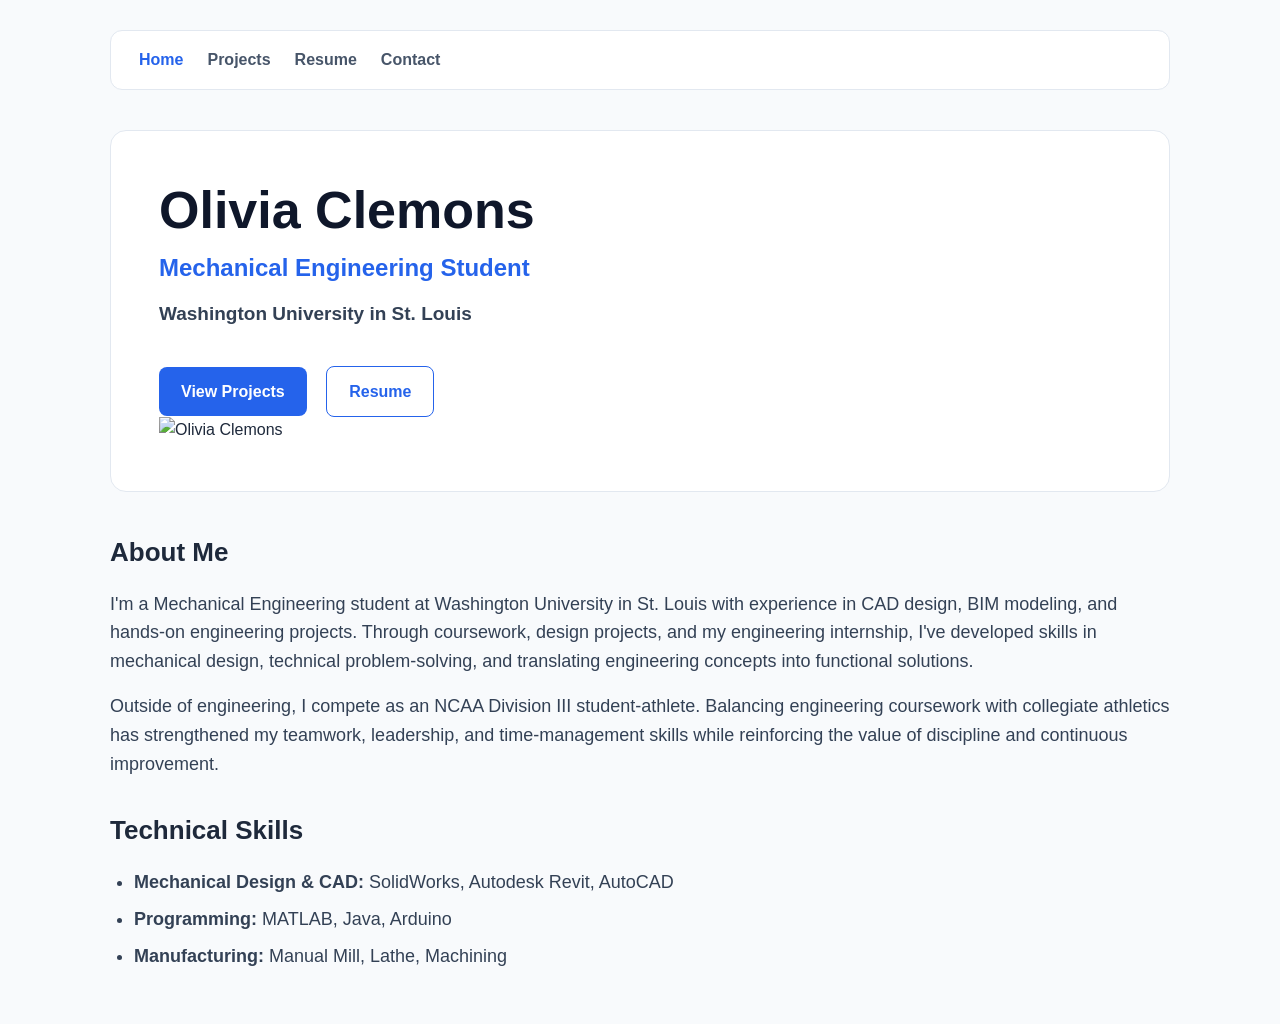
==== index.html @ 0ebb0c57 "Refactor index.html for improved structure and content Refactored HTML structure for better organiza" ====
<!DOCTYPE html>
<html lang="en">

<head>
    <meta charset="UTF-8">
    <meta name="viewport" content="width=device-width, initial-scale=1.0">
    <title>Olivia Clemons | Mechanical Engineering</title>
    <link rel="stylesheet" href="style.css">
</head>

<body>

<nav>
    <a href="index.html" class="active">Home</a>
    <a href="projects.html">Projects</a>
    <a href="resume.html">Resume</a>
    <a href="contact.html">Contact</a>
</nav>

<!-- Hero -->
<section class="hero">

    <div class="hero-content">

        <div class="hero-text">
            <h1>Olivia Clemons</h1>
            <h2>Mechanical Engineering Student</h2>

            <p><strong>Washington University in St. Louis</strong></p>

            <div class="hero-buttons">
                <a class="button" href="projects.html">View Projects</a>
                <a class="button outline" href="resume.html">Resume</a>
            </div>
        </div>

        <div class="hero-image">
            <img src="images/headshot.jpg" alt="Olivia Clemons">
        </div>

    </div>

</section>

<!-- About Me -->
<section class="about">

    <h2>About Me</h2>

    <p>
        I'm a Mechanical Engineering student at Washington University in St. Louis with
        experience in CAD design, BIM modeling, and hands-on engineering projects.
        Through coursework, design projects, and my engineering internship, I've
        developed skills in mechanical design, technical problem-solving, and translating
        engineering concepts into functional solutions.
    </p>

    <p>
        Outside of engineering, I compete as an NCAA Division III student-athlete.
        Balancing engineering coursework with collegiate athletics has strengthened my
        teamwork, leadership, and time-management skills while reinforcing the value of
        discipline and continuous improvement.
    </p>

</section>

<!-- Technical Skills -->
<section>

    <h2>Technical Skills</h2>

    <ul>
        <li><strong>Mechanical Design & CAD:</strong> SolidWorks, Autodesk Revit, AutoCAD</li>
        <li><strong>Programming:</strong> MATLAB, Java, Arduino</li>
        <li><strong>Manufacturing:</strong> Manual Mill, Lathe, Machining</li>
    </ul>

</section>

</body>
</html>
---- style.css ----
/* ===== General Reset & Body ===== */
* {
    box-sizing: border-box;
    margin: 0;
    padding: 0;
}

body {
    font-family: -apple-system, BlinkMacSystemFont, "Segoe UI", Roboto, Helvetica, Arial, sans-serif;
    background-color: #f8fafc;
    color: #1e293b;
    max-width: 1100px;
    margin: 0 auto;
    padding: 30px 20px;
    line-height: 1.6;
}

/* ===== Navigation ===== */
nav {
    background-color: #ffffff;
    padding: 16px 28px;
    border-radius: 12px;
    margin-bottom: 40px;
    border: 1px solid #e2e8f0;
    display: flex;
    gap: 24px;
    align-items: center;
}

nav a {
    text-decoration: none;
    color: #475569;
    font-weight: 600;
    font-size: 16px;
    transition: color 0.2s ease;
}

nav a:hover, nav a.active {
    color: #2563eb;
}

/* ===== Headings ===== */
h1 {
    font-size: 42px;
    color: #0f172a;
    margin-bottom: 12px;
    line-height: 1.2;
}

h2 {
    font-size: 26px;
    color: #1e293b;
    margin-top: 32px;
    margin-bottom: 16px;
}

/* ===== Paragraphs & General Links ===== */
p {
    font-size: 18px;
    color: #334155;
    margin-bottom: 16px;
}

a {
    color: #2563eb;
    text-decoration: none;
}

a:hover {
    text-decoration: underline;
}

/* ===== Buttons ===== */
.button {
    display: inline-block;
    background-color: #2563eb;
    color: #ffffff;
    padding: 12px 22px;
    border-radius: 8px;
    text-decoration: none;
    font-weight: 600;
    font-size: 16px;
    transition: background-color 0.2s ease;
    margin-top: 10px;
    margin-right: 12px;
}

.button:hover {
    background-color: #1d4ed8;
    text-decoration: none;
}

.button.outline {
    background-color: transparent;
    color: #2563eb;
    border: 1px solid #2563eb;
}

.button.outline:hover {
    background-color: #eff6ff;
}

/* ===== Hero Section ===== */
.hero {
    background-color: #ffffff;
    padding: 48px;
    border-radius: 16px;
    border: 1px solid #e2e8f0;
    margin-bottom: 40px;
}

.hero h1 {
    font-size: 52px;
    margin-bottom: 8px;
}

.hero h2 {
    color: #2563eb;
    font-size: 24px;
    margin-top: 0;
    margin-bottom: 12px;
    font-weight: 600;
}

.hero p {
    font-size: 19px;
}

/* ===== Projects Grid ===== */
.projects-container {
    display: grid;
    grid-template-columns: repeat(auto-fit, minmax(320px, 1fr));
    gap: 24px;
    margin-top: 24px;
}

.project-card {
    background-color: #ffffff;
    padding: 28px;
    border-radius: 12px;
    border: 1px solid #e2e8f0;
    display: flex;
    flex-direction: column;
    justify-content: space-between;
    transition: border-color 0.2s ease, box-shadow 0.2s ease;
}

.project-card:hover {
    border-color: #2563eb;
    box-shadow: 0 4px 12px rgba(0, 0, 0, 0.05);
}

.project-card h2 {
    margin-top: 0;
    font-size: 22px;
}

/* ===== Tags & Badges ===== */
.tags {
    display: flex;
    flex-wrap: wrap;
    gap: 8px;
    margin: 16px 0;
}

.tag {
    background-color: #f1f5f9;
    color: #475569;
    font-size: 14px;
    padding: 4px 10px;
    border-radius: 6px;
    font-weight: 500;
}

/* ===== Lists ===== */
ul {
    font-size: 18px;
    color: #334155;
    padding-left: 24px;
    margin-bottom: 24px;
}

li {
    margin-bottom: 8px;
}

/* ===== Project Detail Page Layout ===== */
.project-detail-container {
    background-color: #ffffff;
    padding: 40px;
    border-radius: 16px;
    border: 1px solid #e2e8f0;
}

.meta-grid {
    display: flex;
    gap: 32px;
    margin: 20px 0 32px 0;
    padding-bottom: 20px;
    border-bottom: 1px solid #e2e8f0;
    flex-wrap: wrap;
}

.meta-item strong {
    display: block;
    font-size: 14px;
    color: #64748b;
    text-transform: uppercase;
    letter-spacing: 0.5px;
}

.meta-item span {
    font-size: 16px;
    color: #0f172a;
    font-weight: 600;
}

/* ===== Embedded Resume ===== */
iframe {
    border: 1px solid #e2e8f0;
    border-radius: 8px;
    margin-top: 20px;
}

.button {
    margin-right: 15px;
    margin-top: 20px;
}


/* ===== Project Image Gallery ===== */
.project-gallery {
    display: grid;
    grid-template-columns: repeat(auto-fit, minmax(350px, 1fr));
    gap: 24px;
    margin-top: 24px;
}

.project-gallery figure {
    background-color: #ffffff;
    border-radius: 12px;
    border: 1px solid #e2e8f0;
    padding: 16px;
    overflow: hidden;
}

.project-gallery img {
    width: 100%;
    height: auto;
    border-radius: 8px;
    display: block;
}

.project-gallery figcaption {
    margin-top: 12px;
    font-size: 15px;
    color: #64748b;
    line-height: 1.5;
}


/* ===== Single Project Image ===== */
.project-media {
    background-color: #ffffff;
    padding: 20px;
    border-radius: 12px;
    border: 1px solid #e2e8f0;
    margin: 30px 0;
}

.project-media img {
    width: 100%;
    border-radius: 8px;
    display: block;
}

.project-media figcaption {
    margin-top: 12px;
    color: #64748b;
    font-size: 15px;
}
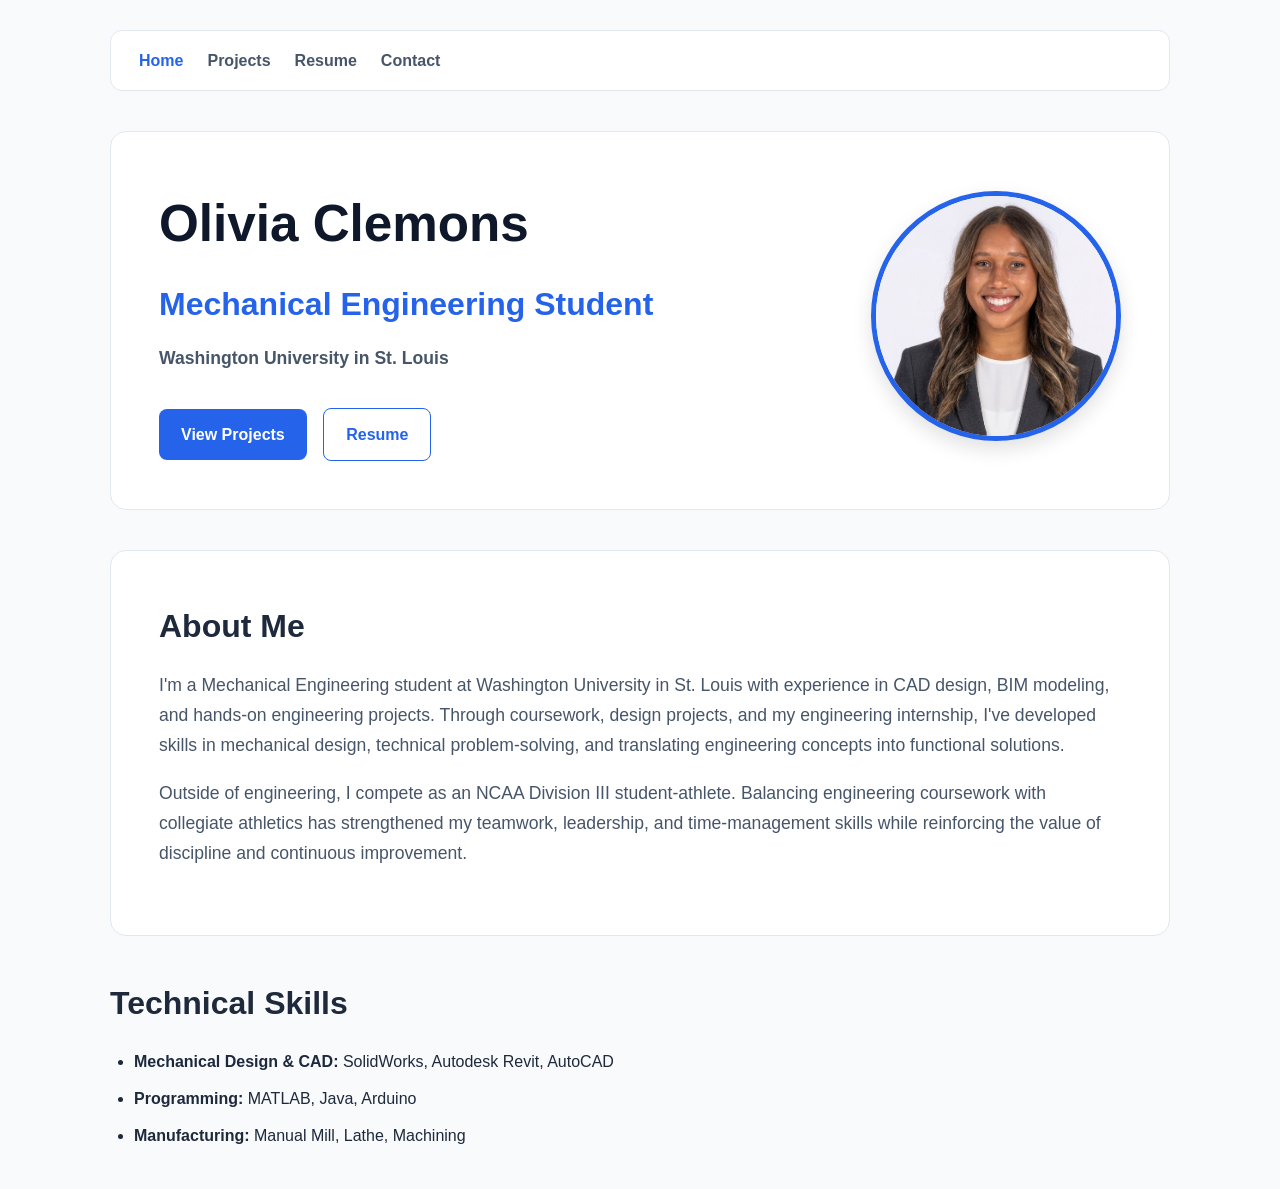
==== commit 892348da: "Change headshot image format from JPG to PNG" ====
--- a/index.html
+++ b/index.html
@@ -35,7 +35,7 @@
         </div>
 
         <div class="hero-image">
-            <img src="images/headshot.jpg" alt="Olivia Clemons">
+            <img src="images/headshot.png" alt="Olivia Clemons">
         </div>
 
     </div>
--- a/style.css
+++ b/style.css
@@ -1,281 +1,376 @@
-/* ===== General Reset & Body ===== */
+/* ==========================================
+   Global Styles
+========================================== */
+
 * {
-    box-sizing: border-box;
     margin: 0;
     padding: 0;
+    box-sizing: border-box;
 }
 
 body {
     font-family: -apple-system, BlinkMacSystemFont, "Segoe UI", Roboto, Helvetica, Arial, sans-serif;
     background-color: #f8fafc;
     color: #1e293b;
+    line-height: 1.7;
     max-width: 1100px;
     margin: 0 auto;
     padding: 30px 20px;
-    line-height: 1.6;
-}
-
-/* ===== Navigation ===== */
+}
+
+/* ==========================================
+   Navigation
+========================================== */
+
 nav {
-    background-color: #ffffff;
-    padding: 16px 28px;
-    border-radius: 12px;
-    margin-bottom: 40px;
-    border: 1px solid #e2e8f0;
     display: flex;
     gap: 24px;
     align-items: center;
+    background: white;
+    border: 1px solid #e2e8f0;
+    border-radius: 12px;
+    padding: 16px 28px;
+    margin-bottom: 40px;
 }
 
 nav a {
     text-decoration: none;
     color: #475569;
     font-weight: 600;
-    font-size: 16px;
-    transition: color 0.2s ease;
-}
-
-nav a:hover, nav a.active {
+    transition: 0.2s;
+}
+
+nav a:hover,
+nav a.active {
     color: #2563eb;
 }
 
-/* ===== Headings ===== */
+/* ==========================================
+   Typography
+========================================== */
+
 h1 {
-    font-size: 42px;
+    font-size: 3.2rem;
     color: #0f172a;
-    margin-bottom: 12px;
-    line-height: 1.2;
+    margin-bottom: 10px;
 }
 
 h2 {
-    font-size: 26px;
+    font-size: 2rem;
     color: #1e293b;
-    margin-top: 32px;
-    margin-bottom: 16px;
-}
-
-/* ===== Paragraphs & General Links ===== */
+    margin-bottom: 18px;
+}
+
 p {
-    font-size: 18px;
-    color: #334155;
-    margin-bottom: 16px;
+    font-size: 1.1rem;
+    color: #475569;
+    margin-bottom: 18px;
 }
 
 a {
     color: #2563eb;
-    text-decoration: none;
-}
-
-a:hover {
-    text-decoration: underline;
-}
-
-/* ===== Buttons ===== */
+}
+
+/* ==========================================
+   Buttons
+========================================== */
+
 .button {
     display: inline-block;
-    background-color: #2563eb;
-    color: #ffffff;
     padding: 12px 22px;
     border-radius: 8px;
+    background: #2563eb;
+    color: white;
     text-decoration: none;
     font-weight: 600;
-    font-size: 16px;
-    transition: background-color 0.2s ease;
+    margin-right: 12px;
     margin-top: 10px;
-    margin-right: 12px;
+    transition: 0.2s;
 }
 
 .button:hover {
-    background-color: #1d4ed8;
+    background: #1d4ed8;
     text-decoration: none;
 }
 
 .button.outline {
-    background-color: transparent;
+    background: white;
     color: #2563eb;
     border: 1px solid #2563eb;
 }
 
 .button.outline:hover {
-    background-color: #eff6ff;
-}
-
-/* ===== Hero Section ===== */
-.hero {
-    background-color: #ffffff;
+    background: #eff6ff;
+}
+
+/* ==========================================
+   Shared Card Layout
+========================================== */
+
+.hero,
+.about,
+.content-card {
+    background: white;
+    border: 1px solid #e2e8f0;
+    border-radius: 16px;
     padding: 48px;
-    border-radius: 16px;
-    border: 1px solid #e2e8f0;
     margin-bottom: 40px;
 }
 
-.hero h1 {
-    font-size: 52px;
-    margin-bottom: 8px;
+/* ==========================================
+   Hero
+========================================== */
+
+.hero-content {
+    display: flex;
+    justify-content: space-between;
+    align-items: center;
+    gap: 60px;
+    flex-wrap: wrap;
+}
+
+.hero-text {
+    flex: 1;
+    min-width: 320px;
 }
 
 .hero h2 {
     color: #2563eb;
-    font-size: 24px;
     margin-top: 0;
     margin-bottom: 12px;
-    font-weight: 600;
-}
-
-.hero p {
-    font-size: 19px;
-}
-
-/* ===== Projects Grid ===== */
+}
+
+.hero-image img {
+    width: 250px;
+    height: 250px;
+    object-fit: cover;
+    border-radius: 50%;
+    border: 5px solid #2563eb;
+    box-shadow: 0 8px 20px rgba(0,0,0,.12);
+}
+
+.hero-buttons {
+    margin-top: 24px;
+}
+
+/* ==========================================
+   About
+========================================== */
+
+.about h2 {
+    margin-top: 0;
+}
+
+/* ==========================================
+   Skills
+========================================== */
+
+.skills-list {
+    list-style: none;
+    padding: 0;
+}
+
+.skills-list li {
+    background: white;
+    border: 1px solid #e2e8f0;
+    border-radius: 10px;
+    padding: 18px 22px;
+    margin-bottom: 16px;
+    font-size: 1.05rem;
+}
+
+/* ==========================================
+   Projects
+========================================== */
+
 .projects-container {
     display: grid;
-    grid-template-columns: repeat(auto-fit, minmax(320px, 1fr));
+    grid-template-columns: repeat(auto-fit, minmax(330px, 1fr));
     gap: 24px;
-    margin-top: 24px;
 }
 
 .project-card {
-    background-color: #ffffff;
-    padding: 28px;
-    border-radius: 12px;
-    border: 1px solid #e2e8f0;
-    display: flex;
-    flex-direction: column;
-    justify-content: space-between;
-    transition: border-color 0.2s ease, box-shadow 0.2s ease;
+    background: white;
+    border: 1px solid #e2e8f0;
+    border-radius: 14px;
+    overflow: hidden;
+    transition: .2s;
 }
 
 .project-card:hover {
+    transform: translateY(-4px);
     border-color: #2563eb;
-    box-shadow: 0 4px 12px rgba(0, 0, 0, 0.05);
-}
-
-.project-card h2 {
+    box-shadow: 0 8px 20px rgba(0,0,0,.08);
+}
+
+.project-image img {
+    width: 100%;
+    display: block;
+}
+
+.project-content {
+    padding: 24px;
+}
+
+.project-content h2 {
+    font-size: 1.5rem;
     margin-top: 0;
-    font-size: 22px;
-}
-
-/* ===== Tags & Badges ===== */
+}
+
+.badge {
+    display: inline-block;
+    background: #dbeafe;
+    color: #1d4ed8;
+    padding: 5px 10px;
+    border-radius: 20px;
+    font-size: .8rem;
+    font-weight: 600;
+    margin-bottom: 12px;
+}
+
 .tags {
     display: flex;
     flex-wrap: wrap;
     gap: 8px;
-    margin: 16px 0;
-}
-
+    margin: 18px 0;
+}
+
+.tags span,
 .tag {
-    background-color: #f1f5f9;
+    background: #f1f5f9;
     color: #475569;
-    font-size: 14px;
-    padding: 4px 10px;
-    border-radius: 6px;
+    padding: 6px 12px;
+    border-radius: 20px;
+    font-size: .85rem;
     font-weight: 500;
 }
 
-/* ===== Lists ===== */
-ul {
-    font-size: 18px;
-    color: #334155;
-    padding-left: 24px;
-    margin-bottom: 24px;
-}
-
-li {
-    margin-bottom: 8px;
-}
-
-/* ===== Project Detail Page Layout ===== */
-.project-detail-container {
-    background-color: #ffffff;
-    padding: 40px;
+/* ==========================================
+   Project Detail
+========================================== */
+
+.project-detail {
+    background: white;
+    border: 1px solid #e2e8f0;
     border-radius: 16px;
-    border: 1px solid #e2e8f0;
+    padding: 48px;
 }
 
 .meta-grid {
     display: flex;
-    gap: 32px;
-    margin: 20px 0 32px 0;
-    padding-bottom: 20px;
-    border-bottom: 1px solid #e2e8f0;
     flex-wrap: wrap;
-}
-
-.meta-item strong {
-    display: block;
-    font-size: 14px;
-    color: #64748b;
-    text-transform: uppercase;
-    letter-spacing: 0.5px;
-}
-
-.meta-item span {
-    font-size: 16px;
-    color: #0f172a;
-    font-weight: 600;
-}
-
-/* ===== Embedded Resume ===== */
-iframe {
-    border: 1px solid #e2e8f0;
-    border-radius: 8px;
-    margin-top: 20px;
-}
-
-.button {
-    margin-right: 15px;
-    margin-top: 20px;
-}
-
-
-/* ===== Project Image Gallery ===== */
-.project-gallery {
-    display: grid;
-    grid-template-columns: repeat(auto-fit, minmax(350px, 1fr));
-    gap: 24px;
-    margin-top: 24px;
-}
-
-.project-gallery figure {
-    background-color: #ffffff;
+    gap: 30px;
+    margin: 24px 0;
+}
+
+.project-media {
+    margin: 40px 0;
+    background: white;
+    border: 1px solid #e2e8f0;
     border-radius: 12px;
-    border: 1px solid #e2e8f0;
-    padding: 16px;
-    overflow: hidden;
-}
-
-.project-gallery img {
-    width: 100%;
-    height: auto;
-    border-radius: 8px;
-    display: block;
-}
-
-.project-gallery figcaption {
-    margin-top: 12px;
-    font-size: 15px;
-    color: #64748b;
-    line-height: 1.5;
-}
-
-
-/* ===== Single Project Image ===== */
-.project-media {
-    background-color: #ffffff;
     padding: 20px;
-    border-radius: 12px;
-    border: 1px solid #e2e8f0;
-    margin: 30px 0;
 }
 
 .project-media img {
     width: 100%;
     border-radius: 8px;
-    display: block;
 }
 
 .project-media figcaption {
     margin-top: 12px;
     color: #64748b;
-    font-size: 15px;
-}
+    font-size: .95rem;
+}
+
+/* ==========================================
+   Gallery
+========================================== */
+
+.project-gallery {
+    display: grid;
+    grid-template-columns: repeat(auto-fit, minmax(320px,1fr));
+    gap: 24px;
+    margin: 30px 0;
+}
+
+.project-gallery figure {
+    background: white;
+    border: 1px solid #e2e8f0;
+    border-radius: 12px;
+    padding: 16px;
+}
+
+.project-gallery img {
+    width: 100%;
+    border-radius: 8px;
+}
+
+.project-gallery figcaption {
+    margin-top: 10px;
+    color: #64748b;
+    font-size: .95rem;
+}
+
+/* ==========================================
+   Resume
+========================================== */
+
+iframe {
+    width: 100%;
+    height: 900px;
+    border: 1px solid #e2e8f0;
+    border-radius: 12px;
+}
+
+/* ==========================================
+   Lists
+========================================== */
+
+ul {
+    padding-left: 24px;
+}
+
+li {
+    margin-bottom: 10px;
+}
+
+/* ==========================================
+   Mobile
+========================================== */
+
+@media (max-width: 768px) {
+
+    body {
+        padding: 20px 15px;
+    }
+
+    nav {
+        justify-content: center;
+        flex-wrap: wrap;
+    }
+
+    .hero-content {
+        flex-direction: column-reverse;
+        text-align: center;
+    }
+
+    .hero-image img {
+        width: 180px;
+        height: 180px;
+    }
+
+    h1 {
+        font-size: 2.4rem;
+    }
+
+    h2 {
+        font-size: 1.6rem;
+    }
+
+    .hero,
+    .about,
+    .content-card,
+    .project-detail {
+        padding: 30px;
+    }
+}
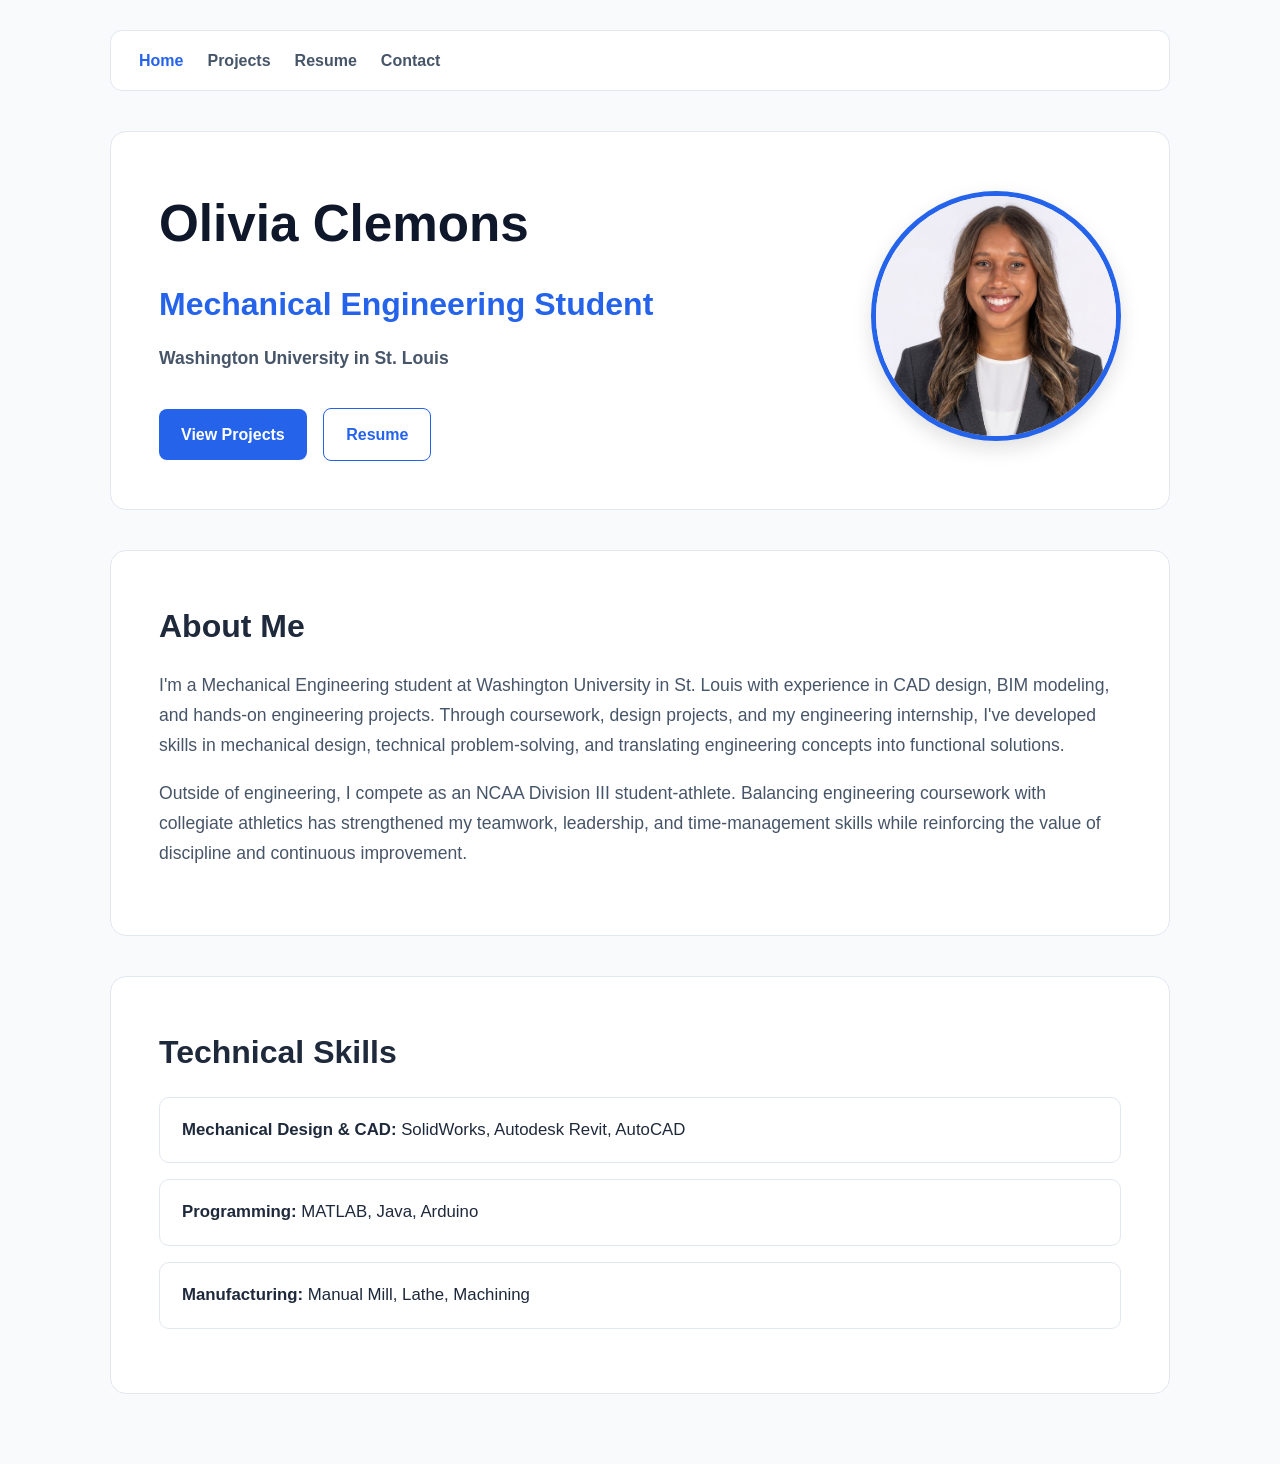
==== commit fe41cc80: "Update Technical Skills section with new classes" ====
--- a/index.html
+++ b/index.html
@@ -65,11 +65,11 @@
 </section>
 
 <!-- Technical Skills -->
-<section>
+<section class="content-card">
 
     <h2>Technical Skills</h2>
 
-    <ul>
+    <ul class="skills-list">
         <li><strong>Mechanical Design & CAD:</strong> SolidWorks, Autodesk Revit, AutoCAD</li>
         <li><strong>Programming:</strong> MATLAB, Java, Arduino</li>
         <li><strong>Manufacturing:</strong> Manual Mill, Lathe, Machining</li>
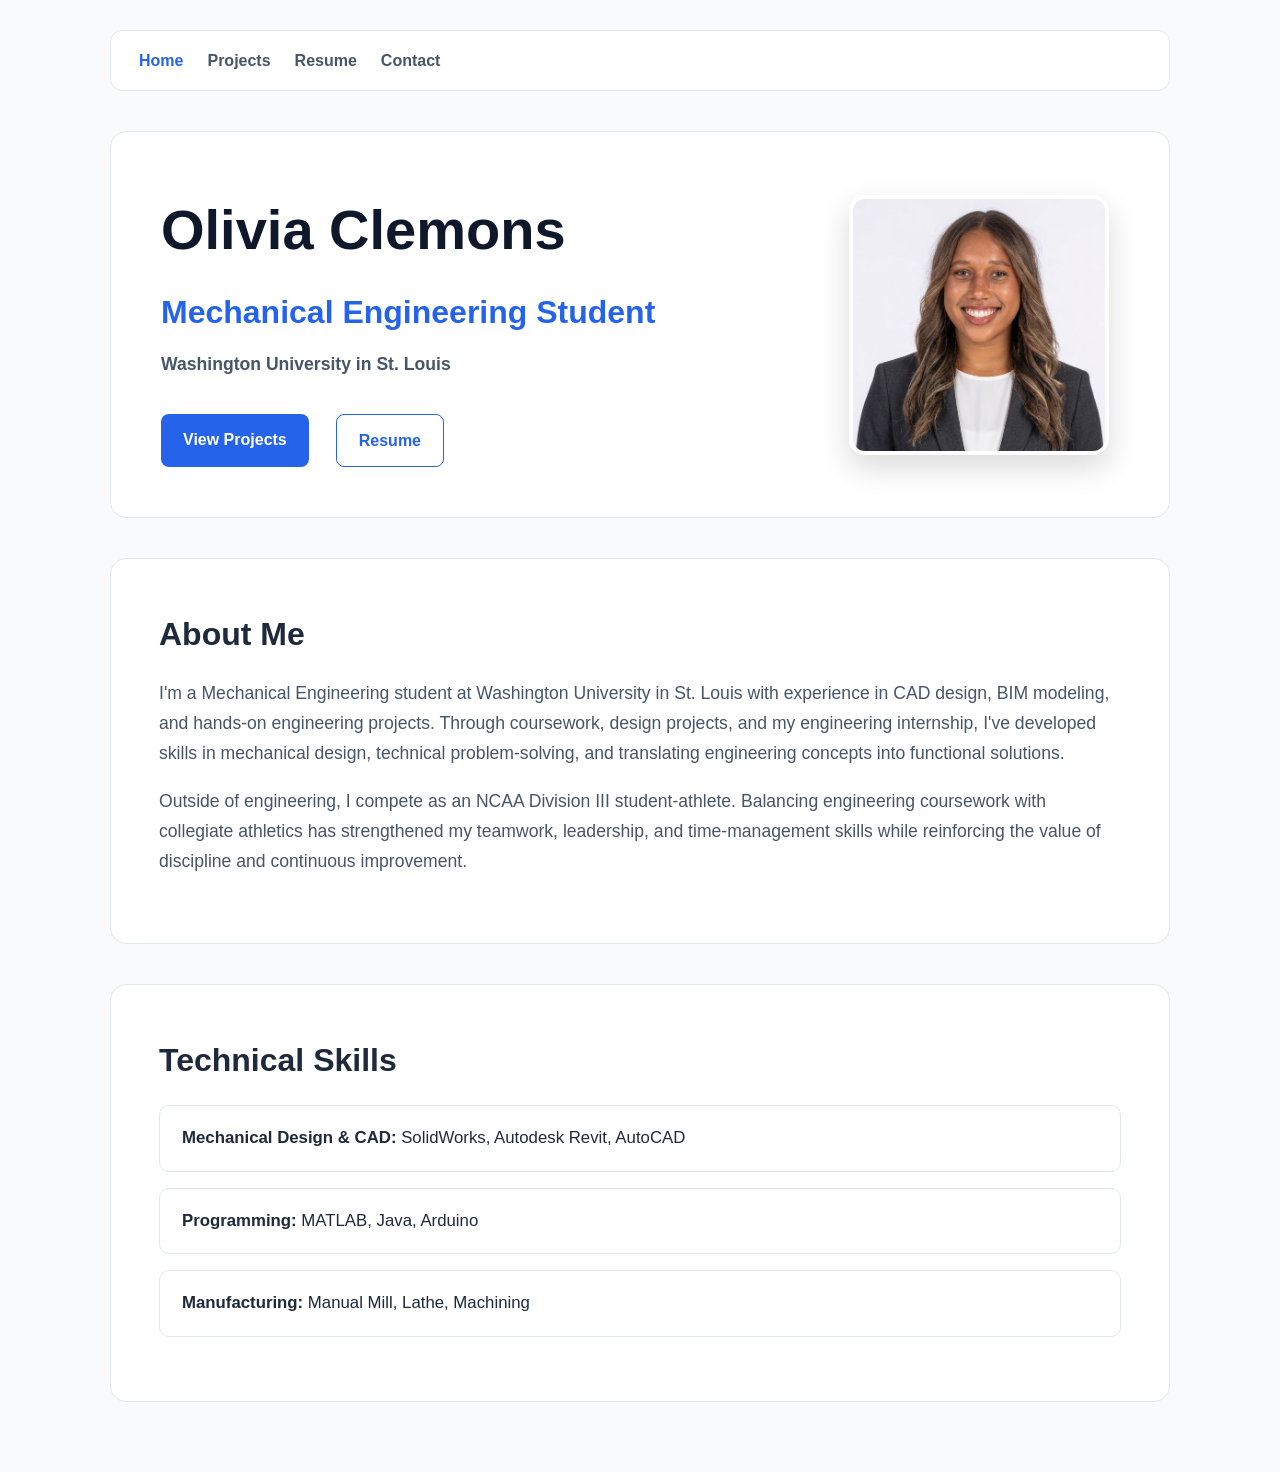
==== commit 18fecdcb: "Change headshot image format from PNG to JPG" ====
--- a/index.html
+++ b/index.html
@@ -35,7 +35,7 @@
         </div>
 
         <div class="hero-image">
-            <img src="images/headshot.png" alt="Olivia Clemons">
+            <img src="images/headshot.jpg" alt="Olivia Clemons">
         </div>
 
     </div>
--- a/style.css
+++ b/style.css
@@ -117,40 +117,56 @@
     margin-bottom: 40px;
 }
 
-/* ==========================================
-   Hero
-========================================== */
+/* ===== Hero ===== */
+
+.hero {
+    background: white;
+    border: 1px solid #e2e8f0;
+    border-radius: 16px;
+    padding: 50px;
+    margin-bottom: 40px;
+}
 
 .hero-content {
-    display: flex;
-    justify-content: space-between;
+    display: grid;
+    grid-template-columns: 1fr 280px;
     align-items: center;
     gap: 60px;
-    flex-wrap: wrap;
-}
-
-.hero-text {
-    flex: 1;
-    min-width: 320px;
-}
-
-.hero h2 {
+}
+
+.hero-text h1 {
+    font-size: 3.5rem;
+    margin-bottom: 8px;
+}
+
+.hero-text h2 {
     color: #2563eb;
-    margin-top: 0;
-    margin-bottom: 12px;
+    margin-bottom: 10px;
+}
+
+.hero-text p {
+    margin-bottom: 24px;
+}
+
+.hero-buttons {
+    display: flex;
+    gap: 15px;
+    margin-top: 20px;
+}
+
+.hero-image {
+    display: flex;
+    justify-content: center;
+    align-items: center;
 }
 
 .hero-image img {
-    width: 250px;
-    height: 250px;
+    width: 260px;
+    height: 260px;
     object-fit: cover;
-    border-radius: 50%;
-    border: 5px solid #2563eb;
-    box-shadow: 0 8px 20px rgba(0,0,0,.12);
-}
-
-.hero-buttons {
-    margin-top: 24px;
+    border-radius: 16px;       /* square with rounded corners */
+    border: 4px solid white;
+    box-shadow: 0 12px 30px rgba(0,0,0,.15);
 }
 
 /* ==========================================
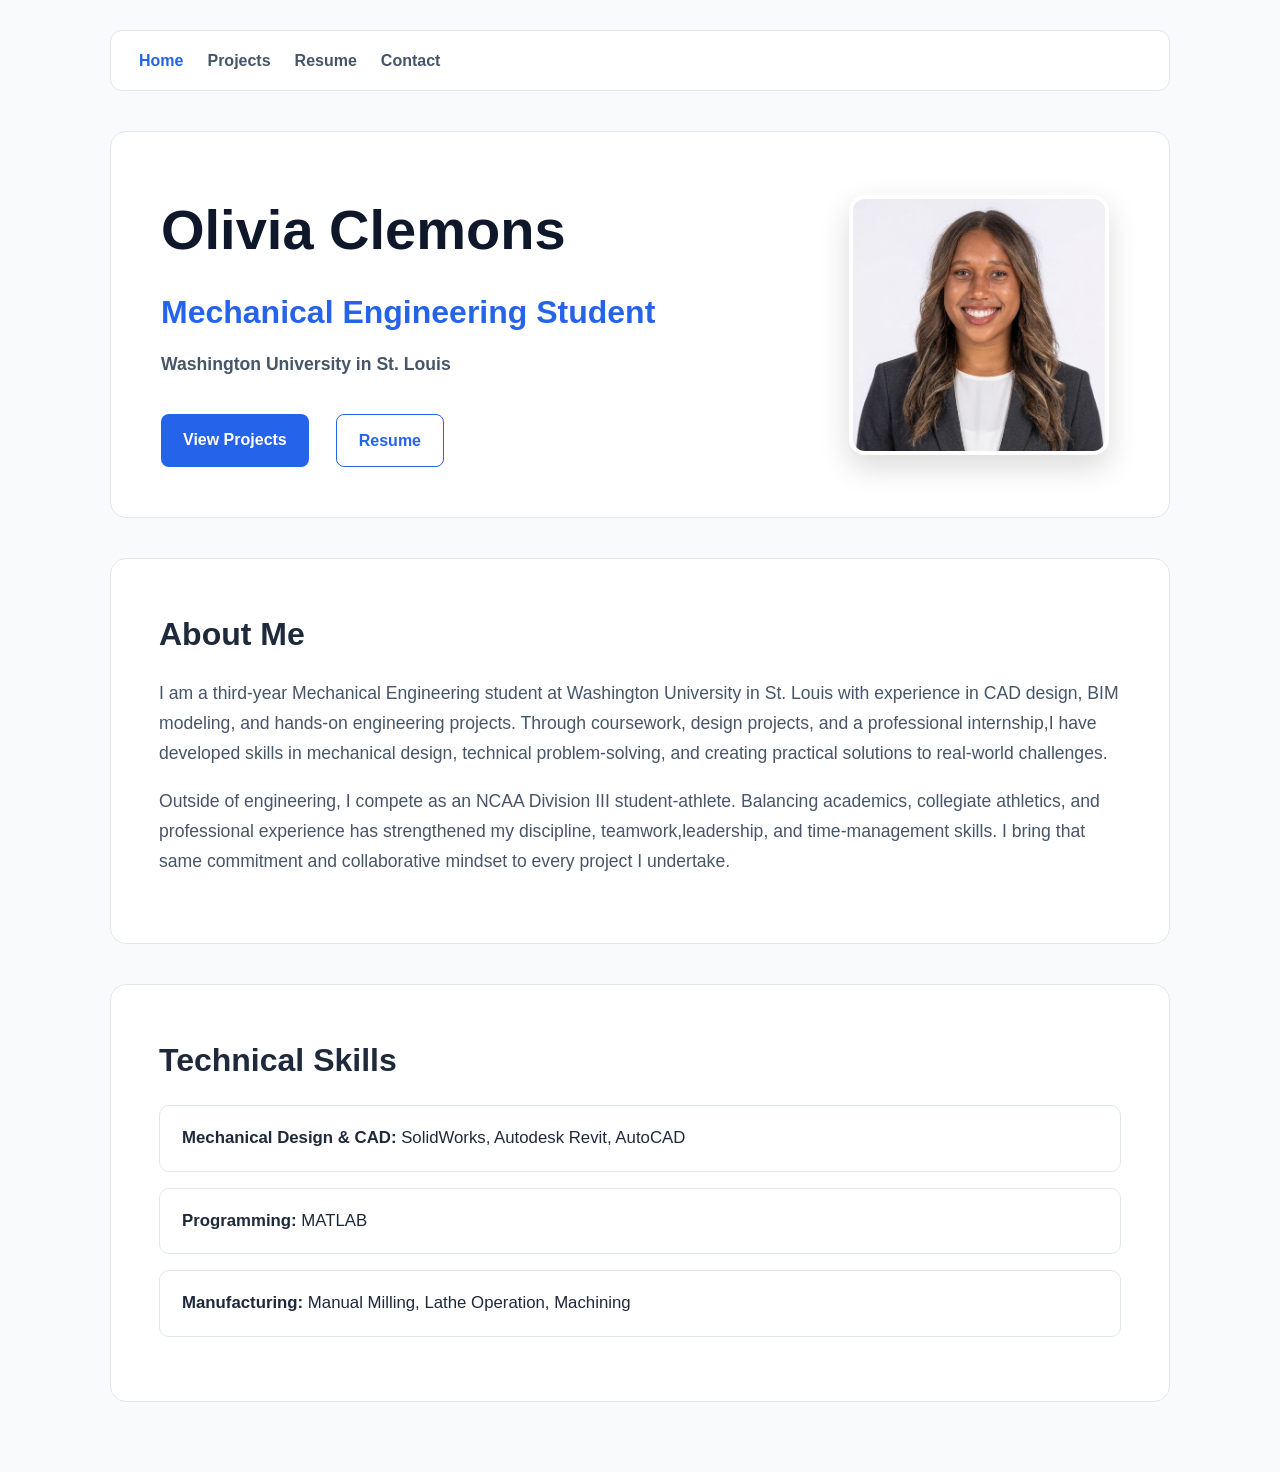
==== commit 2e969fb3: "Revise personal introduction and skills in index.html Updated personal description and technical ski" ====
--- a/index.html
+++ b/index.html
@@ -48,18 +48,16 @@
     <h2>About Me</h2>
 
     <p>
-        I'm a Mechanical Engineering student at Washington University in St. Louis with
-        experience in CAD design, BIM modeling, and hands-on engineering projects.
-        Through coursework, design projects, and my engineering internship, I've
-        developed skills in mechanical design, technical problem-solving, and translating
-        engineering concepts into functional solutions.
+        I am a third-year Mechanical Engineering student at Washington University in St. Louis with experience
+        in CAD design, BIM modeling, and hands-on engineering projects. Through coursework, design projects,
+        and a professional internship,I have developed skills in mechanical design, technical problem-solving, 
+        and creating practical solutions to real-world challenges.
     </p>
 
     <p>
-        Outside of engineering, I compete as an NCAA Division III student-athlete.
-        Balancing engineering coursework with collegiate athletics has strengthened my
-        teamwork, leadership, and time-management skills while reinforcing the value of
-        discipline and continuous improvement.
+        Outside of engineering, I compete as an NCAA Division III student-athlete. Balancing academics, collegiate
+        athletics, and professional experience has strengthened my discipline, teamwork,leadership, and time-management
+        skills. I bring that same commitment and collaborative mindset to every project I undertake.
     </p>
 
 </section>
@@ -71,8 +69,8 @@
 
     <ul class="skills-list">
         <li><strong>Mechanical Design & CAD:</strong> SolidWorks, Autodesk Revit, AutoCAD</li>
-        <li><strong>Programming:</strong> MATLAB, Java, Arduino</li>
-        <li><strong>Manufacturing:</strong> Manual Mill, Lathe, Machining</li>
+        <li><strong>Programming:</strong> MATLAB</li>
+        <li><strong>Manufacturing:</strong> Manual Milling, Lathe Operation, Machining</li>
     </ul>
 
 </section>
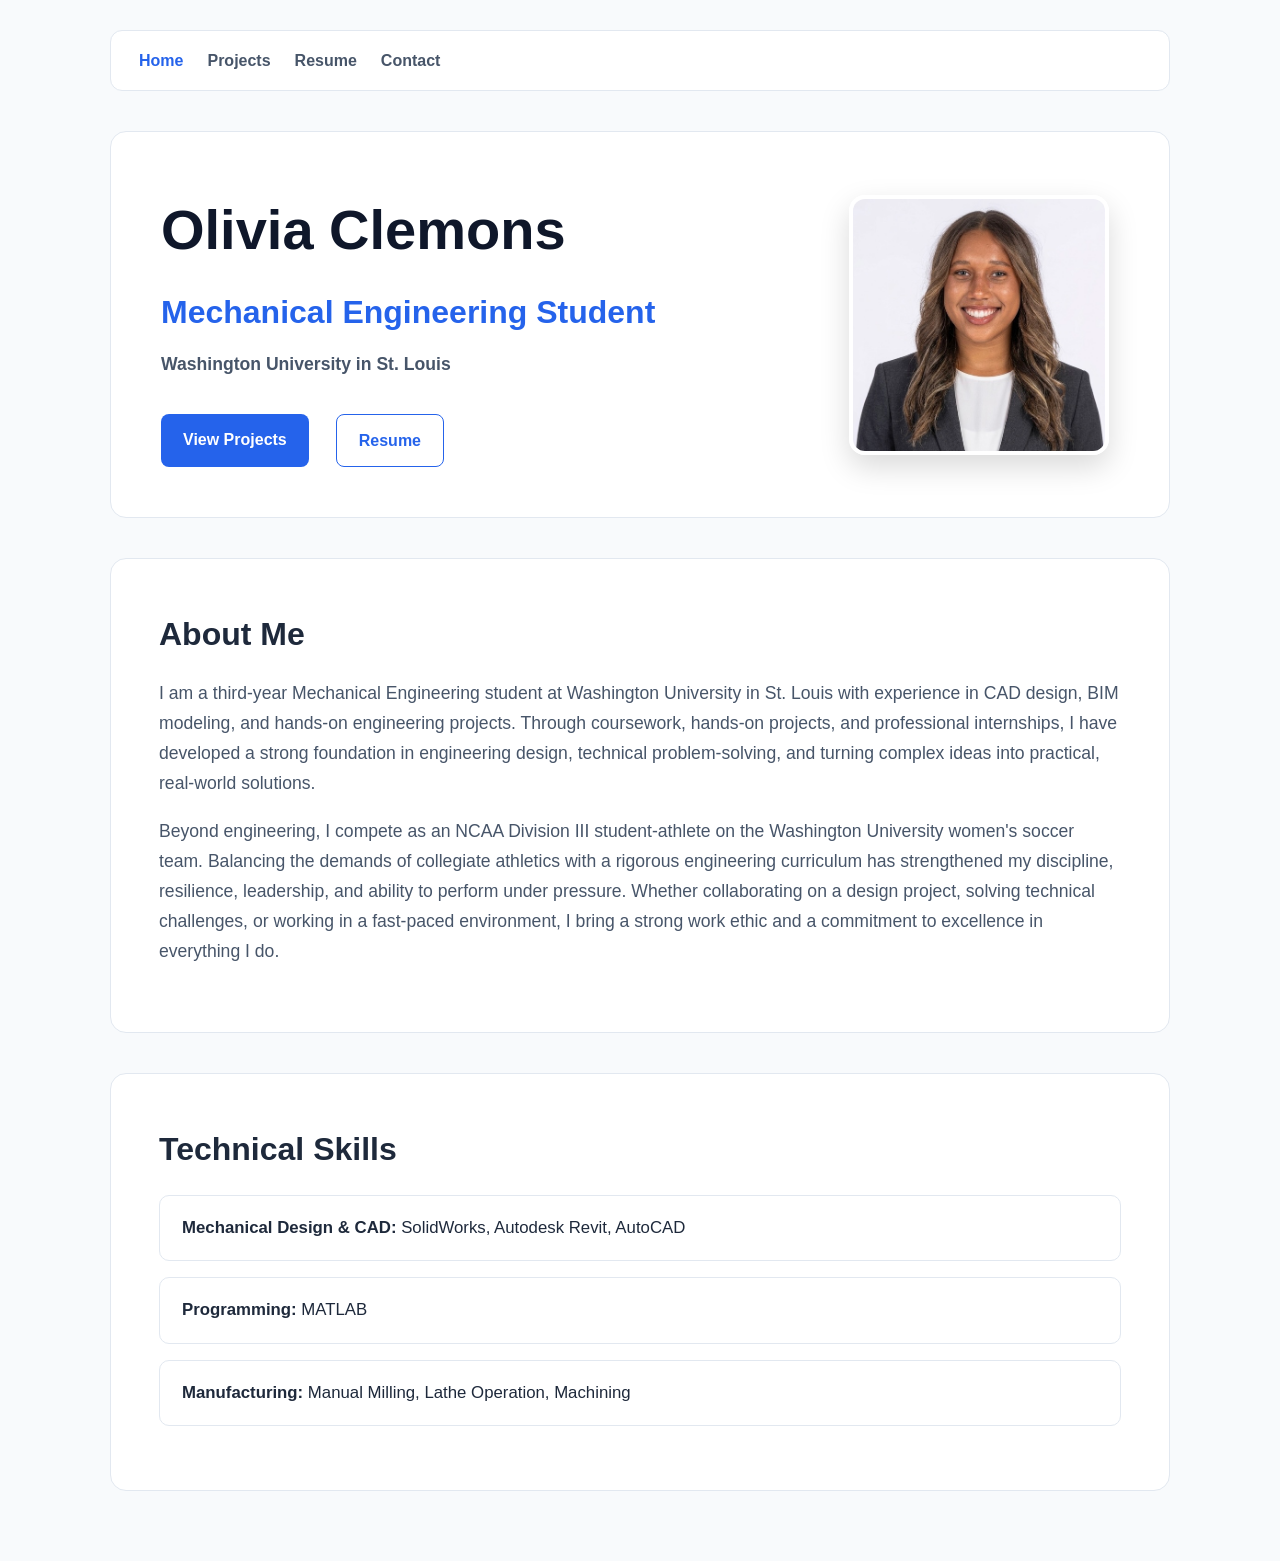
==== commit 05f39b9f: "Revise personal description in index.html" ====
--- a/index.html
+++ b/index.html
@@ -49,15 +49,17 @@
 
     <p>
         I am a third-year Mechanical Engineering student at Washington University in St. Louis with experience
-        in CAD design, BIM modeling, and hands-on engineering projects. Through coursework, design projects,
-        and a professional internship,I have developed skills in mechanical design, technical problem-solving, 
-        and creating practical solutions to real-world challenges.
+        in CAD design, BIM modeling, and hands-on engineering projects. Through coursework, hands-on projects, 
+        and professional internships, I have developed a strong foundation in engineering design, 
+        technical problem-solving, and turning complex ideas into practical, real-world solutions.
     </p>
 
     <p>
-        Outside of engineering, I compete as an NCAA Division III student-athlete. Balancing academics, collegiate
-        athletics, and professional experience has strengthened my discipline, teamwork,leadership, and time-management
-        skills. I bring that same commitment and collaborative mindset to every project I undertake.
+        Beyond engineering, I compete as an NCAA Division III student-athlete on the Washington University women's
+        soccer team. Balancing the demands of collegiate athletics with a rigorous engineering curriculum has 
+        strengthened my discipline, resilience, leadership, and ability to perform under pressure. Whether 
+        collaborating on a design project, solving technical challenges, or working in a fast-paced environment, 
+        I bring a strong work ethic and a commitment to excellence in everything I do.
     </p>
 
 </section>
--- a/style.css
+++ b/style.css
@@ -288,7 +288,10 @@
 }
 
 .project-media img {
-    width: 100%;
+    width: 75%;
+    max-width: 850px;
+    display: block;
+    margin: 0 auto;
     border-radius: 8px;
 }
 
@@ -308,17 +311,25 @@
     gap: 24px;
     margin: 30px 0;
 }
-
+.project-detail section {
+    margin-bottom: 60px;
+}
 .project-gallery figure {
     background: white;
     border: 1px solid #e2e8f0;
     border-radius: 12px;
     padding: 16px;
+    display: flex;
+    flex-direction: column;
+    height: 100%;
 }
 
 .project-gallery img {
     width: 100%;
+    aspect-ratio: 1 / 1;
+    object-fit: cover;
     border-radius: 8px;
+    display: block;
 }
 
 .project-gallery figcaption {
@@ -390,3 +401,110 @@
         padding: 30px;
     }
 }
+/* ==========================================
+   Side-by-Side Project Images
+========================================== */
+
+.image-row {
+    display: flex;
+    gap: 28px;
+    align-items: flex-start;
+    margin: 30px 0;
+}
+
+.image-main {
+    flex: 3;
+}
+
+.image-main img {
+    width: 100%;
+    display: block;
+    border-radius: 12px;
+    border: 1px solid #e2e8f0;
+}
+
+.image-main figcaption {
+    margin-top: 12px;
+    color: #64748b;
+    font-size: .95rem;
+    line-height: 1.5;
+}
+
+.image-side {
+    flex: 1;
+    display: flex;
+    flex-direction: column;
+    gap: 18px;
+}
+
+.image-side figure {
+    margin: 0;
+}
+
+.image-side img {
+    width: 100%;
+    aspect-ratio: 1 / 1;
+    object-fit: cover;
+    display: block;
+    border-radius: 10px;
+    border: 1px solid #e2e8f0;
+}
+
+.image-side figcaption {
+    margin-top: 8px;
+    font-size: .85rem;
+    color: #64748b;
+    text-align: center;
+}
+
+/* ==========================================
+   Responsive
+========================================== */
+
+@media (max-width: 768px) {
+
+    .image-row {
+        flex-direction: column;
+    }
+
+    .image-side {
+        flex-direction: row;
+        gap: 12px;
+    }
+
+    .image-side figure {
+        flex: 1;
+    }
+}
+/* ==========================================
+   Parts Gallery
+========================================== */
+
+.parts-gallery {
+    display: grid;
+    grid-template-columns: repeat(3, 1fr);
+    gap: 18px;
+    margin-top: 25px;
+}
+
+.parts-gallery img {
+    width: 100%;
+    aspect-ratio: 1 / 1;
+    object-fit: contain;
+    background: white;
+    border: 1px solid #e2e8f0;
+    border-radius: 12px;
+    padding: 10px;
+    transition: .2s;
+}
+
+.parts-gallery img:hover {
+    transform: scale(1.03);
+    box-shadow: 0 8px 20px rgba(0,0,0,.08);
+}
+
+@media (max-width: 768px) {
+    .parts-gallery {
+        grid-template-columns: repeat(2, 1fr);
+    }
+}
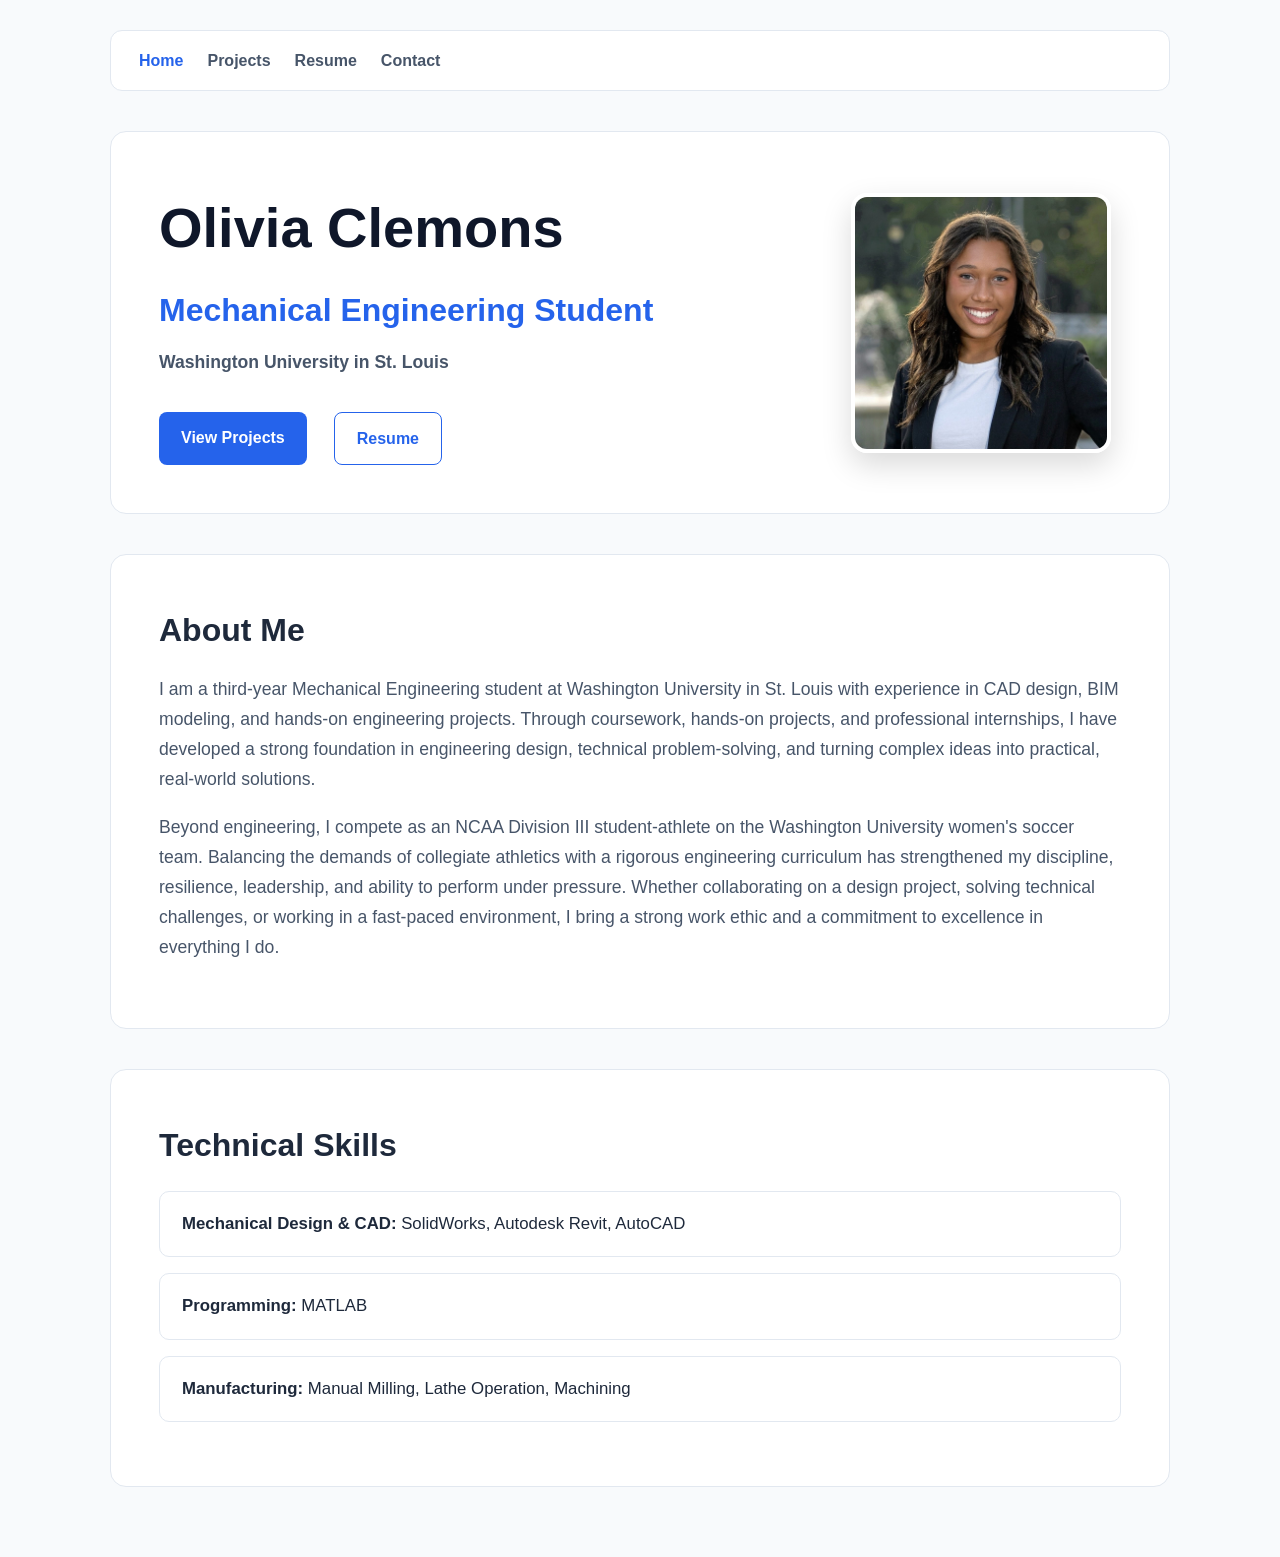
==== commit 3bfcfdc8: "Fix image source filename case sensitivity" ====
--- a/index.html
+++ b/index.html
@@ -35,7 +35,7 @@
         </div>
 
         <div class="hero-image">
-            <img src="images/headshot.jpg" alt="Olivia Clemons">
+            <img src="images/Headshot.jpg" alt="Olivia Clemons">
         </div>
 
     </div>
--- a/style.css
+++ b/style.css
@@ -1,510 +1,1015 @@
 /* ==========================================
-   Global Styles
+
+   Global & Reset
+
 ========================================== */
 
 * {
+
     margin: 0;
+
     padding: 0;
+
     box-sizing: border-box;
-}
+
+}
+
+
 
 body {
+
     font-family: -apple-system, BlinkMacSystemFont, "Segoe UI", Roboto, Helvetica, Arial, sans-serif;
+
     background-color: #f8fafc;
+
     color: #1e293b;
+
     line-height: 1.7;
+
     max-width: 1100px;
+
     margin: 0 auto;
+
     padding: 30px 20px;
-}
+
+}
+
+
 
 /* ==========================================
-   Navigation
+
+   Typography & Elements
+
 ========================================== */
 
+h1 {
+
+    font-size: 3.2rem;
+
+    color: #0f172a;
+
+    margin-bottom: 10px;
+
+}
+
+
+
+h2 {
+
+    font-size: 2rem;
+
+    color: #1e293b;
+
+    margin-bottom: 18px;
+
+}
+
+
+
+p {
+
+    font-size: 1.1rem;
+
+    color: #475569;
+
+    margin-bottom: 18px;
+
+}
+
+
+
+a {
+
+    color: #2563eb;
+
+}
+
+
+
+ul {
+
+    padding-left: 24px;
+
+}
+
+
+
+li {
+
+    margin-bottom: 10px;
+
+}
+
+
+
+iframe {
+
+    width: 100%;
+
+    height: 900px;
+
+    border: 1px solid #e2e8f0;
+
+    border-radius: 12px;
+
+}
+
+
+
+/* ==========================================
+
+   Navigation & Buttons
+
+========================================== */
+
 nav {
+
     display: flex;
+
     gap: 24px;
+
     align-items: center;
-    background: white;
+
+    background: #fff;
+
     border: 1px solid #e2e8f0;
+
     border-radius: 12px;
+
     padding: 16px 28px;
+
     margin-bottom: 40px;
-}
+
+}
+
+
 
 nav a {
+
     text-decoration: none;
+
     color: #475569;
+
     font-weight: 600;
+
     transition: 0.2s;
-}
+
+}
+
+
 
 nav a:hover,
+
 nav a.active {
+
     color: #2563eb;
-}
+
+}
+
+
+
+.button {
+
+    display: inline-block;
+
+    padding: 12px 22px;
+
+    border-radius: 8px;
+
+    background: #2563eb;
+
+    color: #fff;
+
+    text-decoration: none;
+
+    font-weight: 600;
+
+    margin: 10px 12px 0 0;
+
+    transition: 0.2s;
+
+}
+
+
+
+.button:hover {
+
+    background: #1d4ed8;
+
+    text-decoration: none;
+
+}
+
+
+
+.button.outline {
+
+    background: #fff;
+
+    color: #2563eb;
+
+    border: 1px solid #2563eb;
+
+}
+
+
+
+.button.outline:hover {
+
+    background: #eff6ff;
+
+}
+
+
 
 /* ==========================================
-   Typography
+
+   Cards & Layout Components
+
 ========================================== */
 
-h1 {
-    font-size: 3.2rem;
-    color: #0f172a;
-    margin-bottom: 10px;
-}
-
-h2 {
-    font-size: 2rem;
-    color: #1e293b;
-    margin-bottom: 18px;
-}
-
-p {
-    font-size: 1.1rem;
+.hero,
+
+.about,
+
+.content-card,
+
+.project-detail {
+
+    background: #fff;
+
+    border: 1px solid #e2e8f0;
+
+    border-radius: 16px;
+
+    padding: 48px;
+
+    margin-bottom: 40px;
+
+}
+
+
+
+/* Hero */
+
+.hero-content {
+
+    display: grid;
+
+    grid-template-columns: 1fr 280px;
+
+    align-items: center;
+
+    gap: 60px;
+
+}
+
+
+
+.hero-text h1 { font-size: 3.5rem; margin-bottom: 8px; }
+
+.hero-text h2 { color: #2563eb; margin-bottom: 10px; }
+
+.hero-text p { margin-bottom: 24px; }
+
+.hero-buttons { display: flex; gap: 15px; margin-top: 20px; }
+
+
+
+.hero-image {
+
+    display: flex;
+
+    justify-content: center;
+
+    align-items: center;
+
+}
+
+
+
+.hero-image img {
+
+    width: 260px;
+
+    height: 260px;
+
+    object-fit: cover;
+
+    border-radius: 16px;
+
+    border: 4px solid #fff;
+
+    box-shadow: 0 12px 30px rgba(0,0,0,.15);
+
+}
+
+
+
+.about h2 { margin-top: 0; }
+
+
+
+/* Skills */
+
+.skills-list { list-style: none; padding: 0; }
+
+.skills-list li {
+
+    background: #fff;
+
+    border: 1px solid #e2e8f0;
+
+    border-radius: 10px;
+
+    padding: 18px 22px;
+
+    margin-bottom: 16px;
+
+    font-size: 1.05rem;
+
+}
+
+
+
+/* ==========================================
+
+   Projects & Galleries
+
+========================================== */
+
+.projects-container {
+
+    display: grid;
+
+    grid-template-columns: repeat(auto-fit, minmax(330px, 1fr));
+
+    gap: 24px;
+
+}
+
+
+
+.project-card {
+
+    background: #fff;
+
+    border: 1px solid #e2e8f0;
+
+    border-radius: 14px;
+
+    overflow: hidden;
+
+    transition: .2s;
+
+}
+
+
+
+.project-card:hover {
+
+    transform: translateY(-4px);
+
+    border-color: #2563eb;
+
+    box-shadow: 0 8px 20px rgba(0,0,0,.08);
+
+}
+
+
+
+.project-card img { width: 100%; display: block; }
+
+.project-content { padding: 24px; }
+
+.project-content h2 { font-size: 1.5rem; margin-top: 0; }
+
+
+
+.badge {
+
+    display: inline-block;
+
+    background: #dbeafe;
+
+    color: #1d4ed8;
+
+    padding: 5px 10px;
+
+    border-radius: 20px;
+
+    font-size: .8rem;
+
+    font-weight: 600;
+
+    margin-bottom: 12px;
+
+}
+
+
+
+.tags {
+
+    display: flex;
+
+    flex-wrap: wrap;
+
+    gap: 8px;
+
+    margin: 18px 0;
+
+}
+
+
+
+.tags span, .tag {
+
+    background: #f1f5f9;
+
     color: #475569;
-    margin-bottom: 18px;
-}
-
-a {
-    color: #2563eb;
-}
+
+    padding: 6px 12px;
+
+    border-radius: 20px;
+
+    font-size: .85rem;
+
+    font-weight: 500;
+
+}
+
+
+
+.meta-grid {
+
+    display: flex;
+
+    flex-wrap: wrap;
+
+    gap: 30px;
+
+    margin: 24px 0;
+
+}
+
+
+
+.project-detail section { margin-bottom: 60px; }
+
+
 
 /* ==========================================
-   Buttons
+
+   MEP Project Split Sections (Image Left, Text Right)
+
 ========================================== */
 
-.button {
-    display: inline-block;
-    padding: 12px 22px;
+.mep-project .project-section,
+
+.project-detail .section-split {
+
+    display: flex;
+
+    align-items: center;
+
+    gap: 40px;
+
+    margin-bottom: 48px;
+
+}
+
+
+
+/* Image on the Left */
+
+.mep-project .section-media,
+
+.project-detail .section-split .media {
+
+    flex: 1.2;
+
+    max-width: 55%;
+
+}
+
+
+
+.mep-project .section-media img,
+
+.project-detail .section-split .media img {
+
+    width: 100%;
+
+    height: auto;
+
+    border-radius: 12px;
+
+    border: 1px solid #e2e8f0;
+
+    display: block;
+
+}
+
+
+
+/* Text on the Right */
+
+.mep-project .section-content,
+
+.project-detail .section-split .content {
+
+    flex: 0.8;
+
+}
+
+
+
+/* Standard Single Project Media */
+
+.project-media {
+
+    max-width: 900px;
+
+    margin: 40px auto;
+
+    background: #fff;
+
+    border: 1px solid #e2e8f0;
+
+    border-radius: 12px;
+
+    padding: 20px;
+
+}
+
+
+
+.project-media img {
+
+    width: 75%;
+
+    max-width: 850px;
+
+    display: block;
+
+    margin: 0 auto;
+
     border-radius: 8px;
-    background: #2563eb;
-    color: white;
+
+}
+
+
+
+.mep-project .project-media img {
+
+    width: 60%;
+
+    max-width: 650px;
+
+}
+
+
+
+/* Side-by-Side Images (Main + 2 Thumbnails) */
+
+.image-row {
+
+    display: flex;
+
+    gap: 20px;
+
+    align-items: flex-start;
+
+    margin: 20px 0;
+
+    width: 100%;
+
+}
+
+
+
+.image-main {
+
+    flex: 2.2;
+
+}
+
+
+
+.mep-project .image-main { flex: 2.2; }
+
+
+
+.image-main img {
+
+    width: 100%;
+
+    display: block;
+
+    border-radius: 12px;
+
+    border: 1px solid #e2e8f0;
+
+}
+
+
+
+.image-side {
+
+    flex: 1;
+
+    display: flex;
+
+    flex-direction: column;
+
+    gap: 14px;
+
+}
+
+
+
+.mep-project .image-side { flex: 1; }
+
+
+
+.image-side figure { margin: 0; }
+
+
+
+.image-side img {
+
+    width: 100%;
+
+    max-width: 220px; /* Increased side thumbnail size */
+
+    aspect-ratio: 1 / 1;
+
+    object-fit: cover;
+
+    display: block;
+
+    margin: 0 auto;
+
+    border-radius: 10px;
+
+    border: 1px solid #e2e8f0;
+
+}
+
+
+
+figcaption,
+
+.image-main figcaption,
+
+.project-media figcaption,
+
+.project-gallery figcaption {
+
+    margin-top: 12px;
+
+    color: #64748b;
+
+    font-size: .95rem;
+
+}
+
+
+
+.image-side figcaption {
+
+    margin-top: 8px;
+
+    font-size: .85rem;
+
+    text-align: center;
+
+}
+
+
+
+/* Galleries */
+
+.project-gallery {
+
+    display: grid;
+
+    grid-template-columns: repeat(auto-fit, minmax(320px, 1fr));
+
+    gap: 24px;
+
+    margin: 30px 0;
+
+}
+
+
+
+.project-gallery figure {
+
+    background: #fff;
+
+    border: 1px solid #e2e8f0;
+
+    border-radius: 12px;
+
+    padding: 16px;
+
+    display: flex;
+
+    flex-direction: column;
+
+    height: 100%;
+
+}
+
+
+
+.project-gallery img {
+
+    width: 100%;
+
+    aspect-ratio: 1 / 1;
+
+    object-fit: cover;
+
+    border-radius: 8px;
+
+    display: block;
+
+}
+
+
+
+.parts-gallery {
+
+    display: grid;
+
+    grid-template-columns: repeat(3, 1fr);
+
+    gap: 18px;
+
+    margin-top: 25px;
+
+}
+
+
+
+.parts-gallery img {
+
+    width: 100%;
+
+    aspect-ratio: 1 / 1;
+
+    object-fit: contain;
+
+    background: #fff;
+
+    border: 1px solid #e2e8f0;
+
+    border-radius: 12px;
+
+    padding: 10px;
+
+    transition: .2s;
+
+}
+
+
+
+.parts-gallery img:hover {
+
+    transform: scale(1.03);
+
+    box-shadow: 0 8px 20px rgba(0,0,0,.08);
+
+}
+
+
+
+/* ==========================================
+
+   Contact Page
+
+========================================== */
+
+.contact {
+
+    max-width: 1000px;
+
+    margin: 80px auto;
+
+    padding: 20px;
+
+    text-align: center;
+
+}
+
+
+
+.contact h1 {
+
+    font-size: 3rem;
+
+    margin-bottom: 15px;
+
+}
+
+
+
+.contact-description {
+
+    max-width: 700px;
+
+    margin: 0 auto 55px;
+
+    color: #666;
+
+    line-height: 1.7;
+
+    font-size: 1.05rem;
+
+}
+
+
+
+.contact-grid {
+
+    display: grid;
+
+    grid-template-columns: repeat(auto-fit, minmax(260px, 1fr));
+
+    gap: 30px;
+
+}
+
+
+
+.contact-card {
+
+    background: #fff;
+
+    padding: 35px 30px;
+
+    border-radius: 18px;
+
+    box-shadow: 0 10px 30px rgba(0,0,0,.08);
+
+    transition: .3s ease;
+
+}
+
+
+
+.contact-card:hover {
+
+    transform: translateY(-8px);
+
+    box-shadow: 0 18px 40px rgba(0,0,0,.15);
+
+}
+
+
+
+.icon-box {
+
+    width: 70px;
+
+    height: 70px;
+
+    margin: 0 auto 25px;
+
+    display: flex;
+
+    justify-content: center;
+
+    align-items: center;
+
+    border-radius: 18px;
+
+    background: linear-gradient(135deg, #004aad, #0066ff);
+
+    color: #fff;
+
+    font-size: 1.8rem;
+
+}
+
+
+
+.contact-card h2 { margin-bottom: 12px; color: #222; }
+
+
+
+.contact-card a {
+
+    color: #004aad;
+
     text-decoration: none;
+
     font-weight: 600;
-    margin-right: 12px;
-    margin-top: 10px;
-    transition: 0.2s;
-}
-
-.button:hover {
-    background: #1d4ed8;
-    text-decoration: none;
-}
-
-.button.outline {
-    background: white;
-    color: #2563eb;
-    border: 1px solid #2563eb;
-}
-
-.button.outline:hover {
-    background: #eff6ff;
-}
+
+    transition: .2s;
+
+}
+
+
+
+.contact-card a:hover { color: #002f75; }
+
+
 
 /* ==========================================
-   Shared Card Layout
+
+   Responsive Breakpoints
+
 ========================================== */
 
-.hero,
-.about,
-.content-card {
-    background: white;
-    border: 1px solid #e2e8f0;
-    border-radius: 16px;
-    padding: 48px;
-    margin-bottom: 40px;
-}
-
-/* ===== Hero ===== */
-
-.hero {
-    background: white;
-    border: 1px solid #e2e8f0;
-    border-radius: 16px;
-    padding: 50px;
-    margin-bottom: 40px;
-}
-
-.hero-content {
-    display: grid;
-    grid-template-columns: 1fr 280px;
-    align-items: center;
-    gap: 60px;
-}
-
-.hero-text h1 {
-    font-size: 3.5rem;
-    margin-bottom: 8px;
-}
-
-.hero-text h2 {
-    color: #2563eb;
-    margin-bottom: 10px;
-}
-
-.hero-text p {
-    margin-bottom: 24px;
-}
-
-.hero-buttons {
-    display: flex;
-    gap: 15px;
-    margin-top: 20px;
-}
-
-.hero-image {
-    display: flex;
-    justify-content: center;
-    align-items: center;
-}
-
-.hero-image img {
-    width: 260px;
-    height: 260px;
-    object-fit: cover;
-    border-radius: 16px;       /* square with rounded corners */
-    border: 4px solid white;
-    box-shadow: 0 12px 30px rgba(0,0,0,.15);
-}
-
-/* ==========================================
-   About
-========================================== */
-
-.about h2 {
-    margin-top: 0;
-}
-
-/* ==========================================
-   Skills
-========================================== */
-
-.skills-list {
-    list-style: none;
-    padding: 0;
-}
-
-.skills-list li {
-    background: white;
-    border: 1px solid #e2e8f0;
-    border-radius: 10px;
-    padding: 18px 22px;
-    margin-bottom: 16px;
-    font-size: 1.05rem;
-}
-
-/* ==========================================
-   Projects
-========================================== */
-
-.projects-container {
-    display: grid;
-    grid-template-columns: repeat(auto-fit, minmax(330px, 1fr));
-    gap: 24px;
-}
-
-.project-card {
-    background: white;
-    border: 1px solid #e2e8f0;
-    border-radius: 14px;
-    overflow: hidden;
-    transition: .2s;
-}
-
-.project-card:hover {
-    transform: translateY(-4px);
-    border-color: #2563eb;
-    box-shadow: 0 8px 20px rgba(0,0,0,.08);
-}
-
-.project-image img {
-    width: 100%;
-    display: block;
-}
-
-.project-content {
-    padding: 24px;
-}
-
-.project-content h2 {
-    font-size: 1.5rem;
-    margin-top: 0;
-}
-
-.badge {
-    display: inline-block;
-    background: #dbeafe;
-    color: #1d4ed8;
-    padding: 5px 10px;
-    border-radius: 20px;
-    font-size: .8rem;
-    font-weight: 600;
-    margin-bottom: 12px;
-}
-
-.tags {
-    display: flex;
-    flex-wrap: wrap;
-    gap: 8px;
-    margin: 18px 0;
-}
-
-.tags span,
-.tag {
-    background: #f1f5f9;
-    color: #475569;
-    padding: 6px 12px;
-    border-radius: 20px;
-    font-size: .85rem;
-    font-weight: 500;
-}
-
-/* ==========================================
-   Project Detail
-========================================== */
-
-.project-detail {
-    background: white;
-    border: 1px solid #e2e8f0;
-    border-radius: 16px;
-    padding: 48px;
-}
-
-.meta-grid {
-    display: flex;
-    flex-wrap: wrap;
-    gap: 30px;
-    margin: 24px 0;
-}
-
-.project-media {
-    margin: 40px 0;
-    background: white;
-    border: 1px solid #e2e8f0;
-    border-radius: 12px;
-    padding: 20px;
-}
-
-.project-media img {
-    width: 75%;
-    max-width: 850px;
-    display: block;
-    margin: 0 auto;
-    border-radius: 8px;
-}
-
-.project-media figcaption {
-    margin-top: 12px;
-    color: #64748b;
-    font-size: .95rem;
-}
-
-/* ==========================================
-   Gallery
-========================================== */
-
-.project-gallery {
-    display: grid;
-    grid-template-columns: repeat(auto-fit, minmax(320px,1fr));
-    gap: 24px;
-    margin: 30px 0;
-}
-.project-detail section {
-    margin-bottom: 60px;
-}
-.project-gallery figure {
-    background: white;
-    border: 1px solid #e2e8f0;
-    border-radius: 12px;
-    padding: 16px;
-    display: flex;
-    flex-direction: column;
-    height: 100%;
-}
-
-.project-gallery img {
-    width: 100%;
-    aspect-ratio: 1 / 1;
-    object-fit: cover;
-    border-radius: 8px;
-    display: block;
-}
-
-.project-gallery figcaption {
-    margin-top: 10px;
-    color: #64748b;
-    font-size: .95rem;
-}
-
-/* ==========================================
-   Resume
-========================================== */
-
-iframe {
-    width: 100%;
-    height: 900px;
-    border: 1px solid #e2e8f0;
-    border-radius: 12px;
-}
-
-/* ==========================================
-   Lists
-========================================== */
-
-ul {
-    padding-left: 24px;
-}
-
-li {
-    margin-bottom: 10px;
-}
-
-/* ==========================================
-   Mobile
-========================================== */
-
 @media (max-width: 768px) {
 
-    body {
-        padding: 20px 15px;
+    body { padding: 20px 15px; }
+
+
+
+    nav {
+
+        justify-content: center;
+
+        flex-wrap: wrap;
+
     }
 
-    nav {
-        justify-content: center;
-        flex-wrap: wrap;
+
+
+    h1 { font-size: 2.4rem; }
+
+    .contact h1 { font-size: 2.4rem; }
+
+    h2 { font-size: 1.6rem; }
+
+
+
+    .hero, .about, .content-card, .project-detail {
+
+        padding: 30px;
+
     }
 
+
+
     .hero-content {
-        flex-direction: column-reverse;
+
+        grid-template-columns: 1fr;
+
         text-align: center;
+
     }
 
+
+
     .hero-image img {
+
         width: 180px;
+
         height: 180px;
+
     }
 
-    h1 {
-        font-size: 2.4rem;
+
+
+    .mep-project .project-section,
+
+    .project-detail .section-split {
+
+        flex-direction: column;
+
+        gap: 20px;
+
     }
 
-    h2 {
-        font-size: 1.6rem;
+
+
+    .mep-project .section-media,
+
+    .project-detail .section-split .media {
+
+        max-width: 100%;
+
     }
 
-    .hero,
-    .about,
-    .content-card,
-    .project-detail {
-        padding: 30px;
+
+
+    .image-row { flex-direction: column; }
+
+    .image-side { flex-direction: row; gap: 12px; }
+
+    .image-side figure { flex: 1; }
+
+
+
+    .parts-gallery {
+
+        grid-template-columns: repeat(2, 1fr);
+
     }
-}
-/* ==========================================
-   Side-by-Side Project Images
-========================================== */
-
-.image-row {
-    display: flex;
-    gap: 28px;
-    align-items: flex-start;
-    margin: 30px 0;
-}
-
-.image-main {
-    flex: 3;
-}
-
-.image-main img {
-    width: 100%;
-    display: block;
-    border-radius: 12px;
-    border: 1px solid #e2e8f0;
-}
-
-.image-main figcaption {
-    margin-top: 12px;
-    color: #64748b;
-    font-size: .95rem;
-    line-height: 1.5;
-}
-
-.image-side {
-    flex: 1;
-    display: flex;
-    flex-direction: column;
-    gap: 18px;
-}
-
-.image-side figure {
-    margin: 0;
-}
-
-.image-side img {
-    width: 100%;
-    aspect-ratio: 1 / 1;
-    object-fit: cover;
-    display: block;
-    border-radius: 10px;
-    border: 1px solid #e2e8f0;
-}
-
-.image-side figcaption {
-    margin-top: 8px;
-    font-size: .85rem;
-    color: #64748b;
-    text-align: center;
-}
-
-/* ==========================================
-   Responsive
-========================================== */
-
-@media (max-width: 768px) {
-
-    .image-row {
-        flex-direction: column;
-    }
-
-    .image-side {
-        flex-direction: row;
-        gap: 12px;
-    }
-
-    .image-side figure {
-        flex: 1;
-    }
-}
-/* ==========================================
-   Parts Gallery
-========================================== */
-
-.parts-gallery {
-    display: grid;
-    grid-template-columns: repeat(3, 1fr);
-    gap: 18px;
-    margin-top: 25px;
-}
-
-.parts-gallery img {
-    width: 100%;
-    aspect-ratio: 1 / 1;
-    object-fit: contain;
-    background: white;
-    border: 1px solid #e2e8f0;
-    border-radius: 12px;
-    padding: 10px;
-    transition: .2s;
-}
-
-.parts-gallery img:hover {
-    transform: scale(1.03);
-    box-shadow: 0 8px 20px rgba(0,0,0,.08);
-}
-
-@media (max-width: 768px) {
-    .parts-gallery {
-        grid-template-columns: repeat(2, 1fr);
-    }
-}
+
+} 
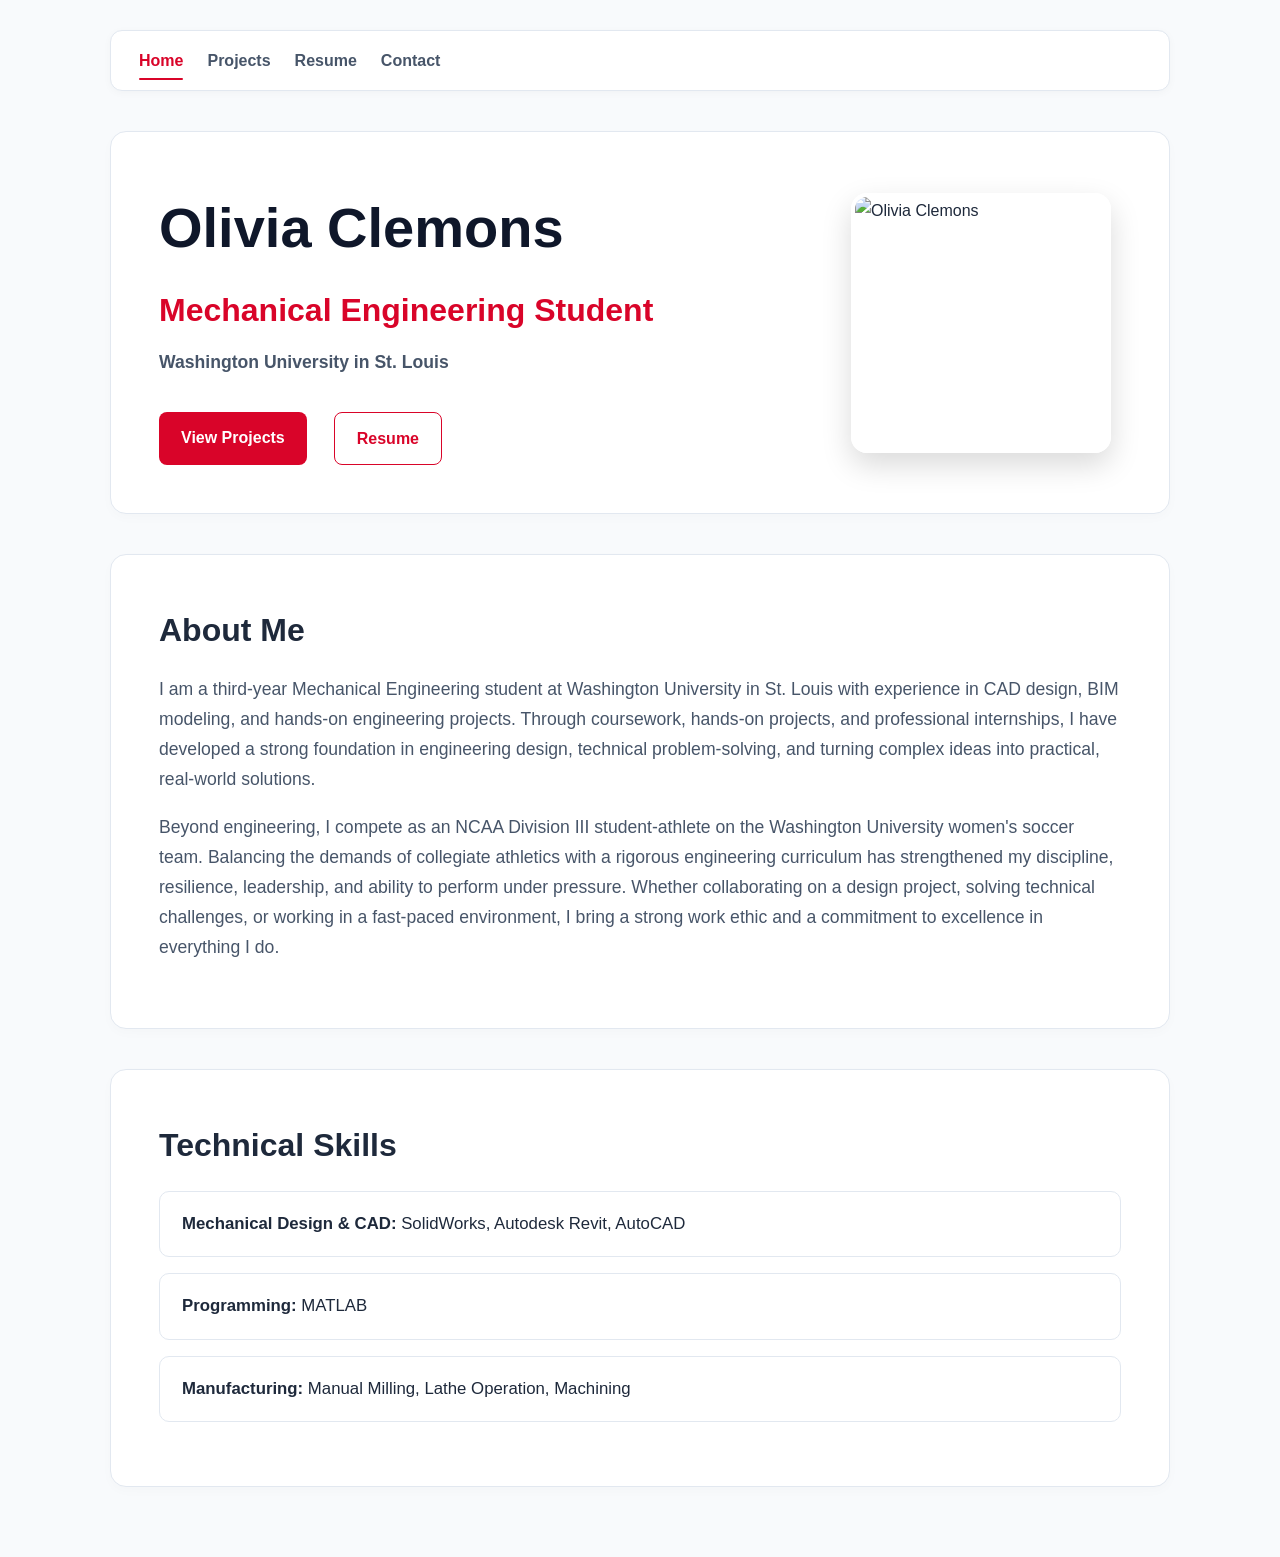
==== commit d9729138: "Update image source for Olivia Clemons" ====
--- a/index.html
+++ b/index.html
@@ -35,7 +35,7 @@
         </div>
 
         <div class="hero-image">
-            <img src="images/Headshot.jpg" alt="Olivia Clemons">
+            <img src="images/OliviaClemons.jpg" alt="Olivia Clemons">
         </div>
 
     </div>
--- a/style.css
+++ b/style.css
@@ -1,1015 +1,542 @@
 /* ==========================================
-
    Global & Reset
-
-========================================== */
-
+========================================== */
 * {
-
     margin: 0;
-
     padding: 0;
-
     box-sizing: border-box;
-
-}
-
-
+}
+
+:root {
+    color-scheme: light;
+}
 
 body {
-
     font-family: -apple-system, BlinkMacSystemFont, "Segoe UI", Roboto, Helvetica, Arial, sans-serif;
-
     background-color: #f8fafc;
-
     color: #1e293b;
-
     line-height: 1.7;
-
     max-width: 1100px;
-
     margin: 0 auto;
-
     padding: 30px 20px;
-
-}
-
-
-
-/* ==========================================
-
+}
+
+/* ==========================================
    Typography & Elements
-
-========================================== */
-
+========================================== */
 h1 {
-
     font-size: 3.2rem;
-
     color: #0f172a;
-
     margin-bottom: 10px;
-
-}
-
-
+}
 
 h2 {
-
     font-size: 2rem;
-
     color: #1e293b;
-
     margin-bottom: 18px;
-
-}
-
-
+}
 
 p {
-
     font-size: 1.1rem;
-
     color: #475569;
-
     margin-bottom: 18px;
-
-}
-
-
+}
 
 a {
-
-    color: #2563eb;
-
-}
-
-
+    color: #d90429;
+    text-decoration: none;
+    transition: color 0.2s ease;
+}
+
+a:hover {
+    color: #9d0208;
+}
 
 ul {
-
     padding-left: 24px;
-
-}
-
-
+}
 
 li {
-
     margin-bottom: 10px;
-
-}
-
-
+}
 
 iframe {
-
-    width: 100%;
-
+    width: 100%;
     height: 900px;
-
-    border: 1px solid #e2e8f0;
-
-    border-radius: 12px;
-
-}
-
-
-
-/* ==========================================
-
+    border: 1px solid #e2e8f0;
+    border-radius: 12px;
+}
+
+/* ==========================================
    Navigation & Buttons
-
-========================================== */
-
+========================================== */
 nav {
-
-    display: flex;
-
+    display: flex;
     gap: 24px;
-
     align-items: center;
-
-    background: #fff;
-
-    border: 1px solid #e2e8f0;
-
-    border-radius: 12px;
-
+    background: #ffffff;
+    border: 1px solid #e2e8f0;
+    border-radius: 12px;
     padding: 16px 28px;
-
     margin-bottom: 40px;
-
-}
-
-
+    box-shadow: 0 2px 8px rgba(0, 0, 0, 0.03);
+}
 
 nav a {
-
     text-decoration: none;
-
     color: #475569;
-
     font-weight: 600;
-
     transition: 0.2s;
-
-}
-
-
+    position: relative;
+}
 
 nav a:hover,
-
 nav a.active {
-
-    color: #2563eb;
-
-}
-
-
+    color: #d90429;
+}
+
+nav a.active::after {
+    content: "";
+    position: absolute;
+    bottom: -6px;
+    left: 0;
+    width: 100%;
+    height: 2px;
+    background-color: #d90429;
+    border-radius: 2px;
+}
 
 .button {
-
     display: inline-block;
-
     padding: 12px 22px;
-
     border-radius: 8px;
-
-    background: #2563eb;
-
-    color: #fff;
-
+    background: #d90429;
+    color: #ffffff;
     text-decoration: none;
-
     font-weight: 600;
-
     margin: 10px 12px 0 0;
-
     transition: 0.2s;
-
-}
-
-
+}
 
 .button:hover {
-
-    background: #1d4ed8;
-
+    background: #9d0208;
+    color: #ffffff;
     text-decoration: none;
-
-}
-
-
+}
 
 .button.outline {
-
-    background: #fff;
-
-    color: #2563eb;
-
-    border: 1px solid #2563eb;
-
-}
-
-
+    background: #ffffff;
+    color: #d90429;
+    border: 1px solid #d90429;
+}
 
 .button.outline:hover {
-
-    background: #eff6ff;
-
-}
-
-
-
-/* ==========================================
-
+    background: #ffebd9;
+}
+
+/* ==========================================
    Cards & Layout Components
-
-========================================== */
-
+========================================== */
 .hero,
-
 .about,
-
 .content-card,
-
 .project-detail {
-
-    background: #fff;
-
-    border: 1px solid #e2e8f0;
-
+    background: #ffffff;
+    border: 1px solid #e2e8f0;
     border-radius: 16px;
-
     padding: 48px;
-
     margin-bottom: 40px;
-
-}
-
-
+    box-shadow: 0 4px 12px rgba(0, 0, 0, 0.02);
+}
 
 /* Hero */
-
 .hero-content {
-
     display: grid;
-
     grid-template-columns: 1fr 280px;
-
     align-items: center;
-
     gap: 60px;
-
-}
-
-
+}
 
 .hero-text h1 { font-size: 3.5rem; margin-bottom: 8px; }
-
-.hero-text h2 { color: #2563eb; margin-bottom: 10px; }
-
+.hero-text h2 { color: #d90429; margin-bottom: 10px; }
 .hero-text p { margin-bottom: 24px; }
-
 .hero-buttons { display: flex; gap: 15px; margin-top: 20px; }
 
-
-
 .hero-image {
-
-    display: flex;
-
+    display: flex;
     justify-content: center;
-
     align-items: center;
-
-}
-
-
+}
 
 .hero-image img {
-
     width: 260px;
-
     height: 260px;
-
     object-fit: cover;
-
     border-radius: 16px;
-
-    border: 4px solid #fff;
-
+    border: 4px solid #ffffff;
     box-shadow: 0 12px 30px rgba(0,0,0,.15);
-
-}
-
-
+}
 
 .about h2 { margin-top: 0; }
 
-
-
 /* Skills */
-
 .skills-list { list-style: none; padding: 0; }
-
 .skills-list li {
-
-    background: #fff;
-
-    border: 1px solid #e2e8f0;
-
+    background: #ffffff;
+    border: 1px solid #e2e8f0;
     border-radius: 10px;
-
     padding: 18px 22px;
-
     margin-bottom: 16px;
-
     font-size: 1.05rem;
-
-}
-
-
-
-/* ==========================================
-
+}
+
+/* ==========================================
    Projects & Galleries
-
-========================================== */
-
+========================================== */
 .projects-container {
-
     display: grid;
-
     grid-template-columns: repeat(auto-fit, minmax(330px, 1fr));
-
     gap: 24px;
-
-}
-
-
+}
 
 .project-card {
-
-    background: #fff;
-
-    border: 1px solid #e2e8f0;
-
+    background: #ffffff;
+    border: 1px solid #e2e8f0;
     border-radius: 14px;
-
     overflow: hidden;
-
     transition: .2s;
-
-}
-
-
+}
 
 .project-card:hover {
-
     transform: translateY(-4px);
-
-    border-color: #2563eb;
-
-    box-shadow: 0 8px 20px rgba(0,0,0,.08);
-
-}
-
-
+    border-color: #d90429;
+    box-shadow: 0 8px 20px rgba(217, 4, 41, 0.15);
+}
 
 .project-card img { width: 100%; display: block; }
-
 .project-content { padding: 24px; }
-
 .project-content h2 { font-size: 1.5rem; margin-top: 0; }
 
-
-
 .badge {
-
     display: inline-block;
-
-    background: #dbeafe;
-
-    color: #1d4ed8;
-
+    background: #ffccd5;
+    color: #9d0208;
     padding: 5px 10px;
-
     border-radius: 20px;
-
     font-size: .8rem;
-
     font-weight: 600;
-
     margin-bottom: 12px;
-
-}
-
-
+}
 
 .tags {
-
-    display: flex;
-
+    display: flex;
     flex-wrap: wrap;
-
     gap: 8px;
-
     margin: 18px 0;
-
-}
-
-
+}
 
 .tags span, .tag {
-
-    background: #f1f5f9;
-
-    color: #475569;
-
+    background: #fff0f3;
+    color: #9d0208;
+    border: 1px solid #ffccd5;
     padding: 6px 12px;
-
     border-radius: 20px;
-
     font-size: .85rem;
-
     font-weight: 500;
-
-}
-
-
+}
 
 .meta-grid {
-
-    display: flex;
-
+    display: flex;
     flex-wrap: wrap;
-
     gap: 30px;
-
     margin: 24px 0;
-
-}
-
-
+}
+
+.meta-grid strong {
+    color: #d90429;
+}
 
 .project-detail section { margin-bottom: 60px; }
 
-
-
-/* ==========================================
-
+/* ==========================================
    MEP Project Split Sections (Image Left, Text Right)
-
-========================================== */
-
+========================================== */
 .mep-project .project-section,
-
 .project-detail .section-split {
-
-    display: flex;
-
+    display: flex;
     align-items: center;
-
     gap: 40px;
-
     margin-bottom: 48px;
-
-}
-
-
+}
 
 /* Image on the Left */
-
 .mep-project .section-media,
-
 .project-detail .section-split .media {
-
     flex: 1.2;
-
     max-width: 55%;
-
-}
-
-
+}
 
 .mep-project .section-media img,
-
 .project-detail .section-split .media img {
-
-    width: 100%;
-
+    width: 100%;
     height: auto;
-
-    border-radius: 12px;
-
-    border: 1px solid #e2e8f0;
-
+    border-radius: 12px;
+    border: 1px solid #e2e8f0;
     display: block;
-
-}
-
-
+}
 
 /* Text on the Right */
-
 .mep-project .section-content,
-
 .project-detail .section-split .content {
-
     flex: 0.8;
-
-}
-
-
+}
 
 /* Standard Single Project Media */
-
 .project-media {
-
     max-width: 900px;
-
     margin: 40px auto;
-
-    background: #fff;
-
-    border: 1px solid #e2e8f0;
-
-    border-radius: 12px;
-
+    background: #ffffff;
+    border: 1px solid #e2e8f0;
+    border-radius: 12px;
     padding: 20px;
-
-}
-
-
+}
 
 .project-media img {
-
     width: 75%;
-
     max-width: 850px;
-
     display: block;
-
     margin: 0 auto;
-
     border-radius: 8px;
-
-}
-
-
+}
 
 .mep-project .project-media img {
-
     width: 60%;
-
     max-width: 650px;
-
-}
-
-
+}
 
 /* Side-by-Side Images (Main + 2 Thumbnails) */
-
 .image-row {
-
-    display: flex;
-
+    display: flex;
     gap: 20px;
-
     align-items: flex-start;
-
     margin: 20px 0;
-
-    width: 100%;
-
-}
-
-
+    width: 100%;
+}
 
 .image-main {
-
     flex: 2.2;
-
-}
-
-
+}
 
 .mep-project .image-main { flex: 2.2; }
 
-
-
 .image-main img {
-
-    width: 100%;
-
+    width: 100%;
     display: block;
-
-    border-radius: 12px;
-
-    border: 1px solid #e2e8f0;
-
-}
-
-
+    border-radius: 12px;
+    border: 1px solid #e2e8f0;
+}
 
 .image-side {
-
     flex: 1;
-
-    display: flex;
-
+    display: flex;
     flex-direction: column;
-
     gap: 14px;
-
-}
-
-
+}
 
 .mep-project .image-side { flex: 1; }
 
-
-
 .image-side figure { margin: 0; }
 
-
-
 .image-side img {
-
-    width: 100%;
-
-    max-width: 220px; /* Increased side thumbnail size */
-
+    width: 100%;
+    max-width: 220px;
     aspect-ratio: 1 / 1;
-
     object-fit: cover;
-
     display: block;
-
     margin: 0 auto;
-
     border-radius: 10px;
-
-    border: 1px solid #e2e8f0;
-
-}
-
-
+    border: 1px solid #e2e8f0;
+}
 
 figcaption,
-
 .image-main figcaption,
-
 .project-media figcaption,
-
 .project-gallery figcaption {
-
     margin-top: 12px;
-
     color: #64748b;
-
     font-size: .95rem;
-
-}
-
-
+}
 
 .image-side figcaption {
-
     margin-top: 8px;
-
     font-size: .85rem;
-
     text-align: center;
-
-}
-
-
+}
 
 /* Galleries */
-
 .project-gallery {
-
     display: grid;
-
     grid-template-columns: repeat(auto-fit, minmax(320px, 1fr));
-
     gap: 24px;
-
     margin: 30px 0;
-
-}
-
-
+}
 
 .project-gallery figure {
-
-    background: #fff;
-
-    border: 1px solid #e2e8f0;
-
-    border-radius: 12px;
-
+    background: #ffffff;
+    border: 1px solid #e2e8f0;
+    border-radius: 12px;
     padding: 16px;
-
-    display: flex;
-
+    display: flex;
     flex-direction: column;
-
     height: 100%;
-
-}
-
-
+}
 
 .project-gallery img {
-
-    width: 100%;
-
+    width: 100%;
     aspect-ratio: 1 / 1;
-
     object-fit: cover;
-
     border-radius: 8px;
-
     display: block;
-
-}
-
-
+}
 
 .parts-gallery {
-
     display: grid;
-
     grid-template-columns: repeat(3, 1fr);
-
     gap: 18px;
-
     margin-top: 25px;
-
-}
-
-
+}
 
 .parts-gallery img {
-
-    width: 100%;
-
+    width: 100%;
     aspect-ratio: 1 / 1;
-
     object-fit: contain;
-
-    background: #fff;
-
-    border: 1px solid #e2e8f0;
-
-    border-radius: 12px;
-
+    background: #ffffff;
+    border: 1px solid #e2e8f0;
+    border-radius: 12px;
     padding: 10px;
-
     transition: .2s;
-
-}
-
-
+}
 
 .parts-gallery img:hover {
-
     transform: scale(1.03);
-
-    box-shadow: 0 8px 20px rgba(0,0,0,.08);
-
-}
-
-
-
-/* ==========================================
-
+    border-color: #d90429;
+    box-shadow: 0 8px 20px rgba(217, 4, 41, 0.18);
+}
+
+/* ==========================================
    Contact Page
-
-========================================== */
-
+========================================== */
 .contact {
-
     max-width: 1000px;
-
     margin: 80px auto;
-
     padding: 20px;
-
     text-align: center;
-
-}
-
-
+}
 
 .contact h1 {
-
     font-size: 3rem;
-
     margin-bottom: 15px;
-
-}
-
-
+}
 
 .contact-description {
-
     max-width: 700px;
-
     margin: 0 auto 55px;
-
-    color: #666;
-
+    color: #666666;
     line-height: 1.7;
-
     font-size: 1.05rem;
-
-}
-
-
+}
 
 .contact-grid {
-
     display: grid;
-
     grid-template-columns: repeat(auto-fit, minmax(260px, 1fr));
-
     gap: 30px;
-
-}
-
-
+}
 
 .contact-card {
-
-    background: #fff;
-
+    background: #ffffff;
     padding: 35px 30px;
-
     border-radius: 18px;
-
-    box-shadow: 0 10px 30px rgba(0,0,0,.08);
-
+    border: 1px solid #e2e8f0;
+    box-shadow: 0 10px 30px rgba(0,0,0,.04);
     transition: .3s ease;
-
-}
-
-
+}
 
 .contact-card:hover {
-
     transform: translateY(-8px);
-
-    box-shadow: 0 18px 40px rgba(0,0,0,.15);
-
-}
-
-
+    border-color: #d90429;
+    box-shadow: 0 18px 40px rgba(217, 4, 41, 0.15);
+}
 
 .icon-box {
-
     width: 70px;
-
     height: 70px;
-
     margin: 0 auto 25px;
-
-    display: flex;
-
+    display: flex;
     justify-content: center;
-
     align-items: center;
-
     border-radius: 18px;
-
-    background: linear-gradient(135deg, #004aad, #0066ff);
-
-    color: #fff;
-
+    background: linear-gradient(135deg, #9d0208, #d90429);
+    color: #ffffff;
     font-size: 1.8rem;
-
-}
-
-
-
-.contact-card h2 { margin-bottom: 12px; color: #222; }
-
-
+    box-shadow: 0 4px 14px rgba(217, 4, 41, 0.3);
+}
+
+.contact-card h2 { margin-bottom: 12px; color: #222222; }
 
 .contact-card a {
-
-    color: #004aad;
-
+    color: #d90429;
     text-decoration: none;
-
     font-weight: 600;
-
     transition: .2s;
-
-}
-
-
-
-.contact-card a:hover { color: #002f75; }
-
-
-
-/* ==========================================
-
+}
+
+.contact-card a:hover { color: #9d0208; }
+
+/* ==========================================
    Responsive Breakpoints
-
-========================================== */
-
+========================================== */
 @media (max-width: 768px) {
-
     body { padding: 20px 15px; }
 
-
-
     nav {
-
         justify-content: center;
-
         flex-wrap: wrap;
-
-    }
-
-
+    }
 
     h1 { font-size: 2.4rem; }
-
     .contact h1 { font-size: 2.4rem; }
-
     h2 { font-size: 1.6rem; }
 
-
-
     .hero, .about, .content-card, .project-detail {
-
         padding: 30px;
-
-    }
-
-
+    }
 
     .hero-content {
-
         grid-template-columns: 1fr;
-
         text-align: center;
-
-    }
-
-
+    }
 
     .hero-image img {
-
         width: 180px;
-
         height: 180px;
-
-    }
-
-
+    }
 
     .mep-project .project-section,
-
     .project-detail .section-split {
-
         flex-direction: column;
-
         gap: 20px;
-
-    }
-
-
+    }
 
     .mep-project .section-media,
-
     .project-detail .section-split .media {
-
         max-width: 100%;
-
-    }
-
-
+    }
 
     .image-row { flex-direction: column; }
-
     .image-side { flex-direction: row; gap: 12px; }
-
     .image-side figure { flex: 1; }
 
-
-
     .parts-gallery {
-
         grid-template-columns: repeat(2, 1fr);
-
-    }
-
-} 
+    }
+}
